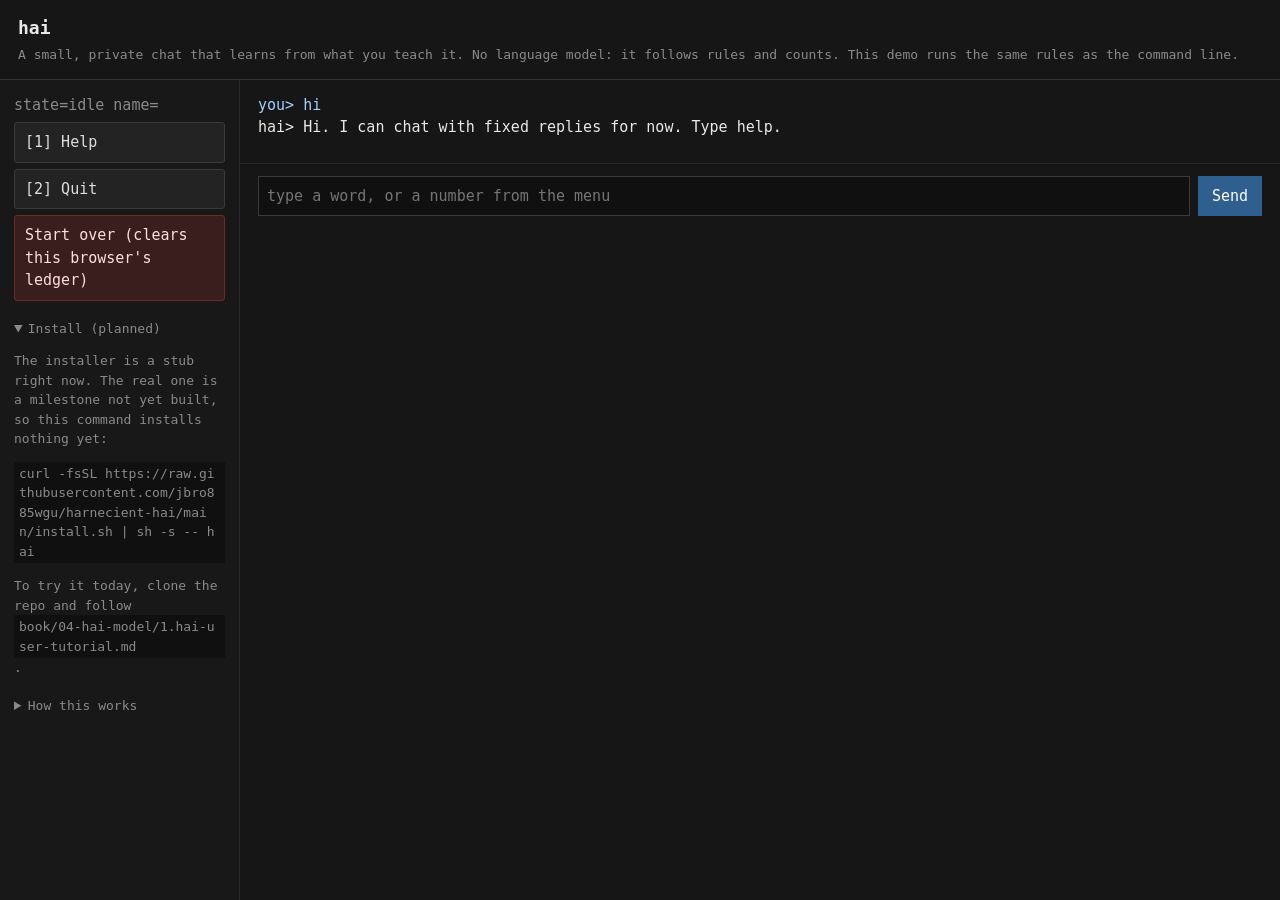
==== docs/index.html @ 664ceeaa "demo: GitHub Pages page (docs/) that runs the same chat rules as the CLI in the browser; engine port" ====
<!DOCTYPE html>
<html lang="en">
<head>
<meta charset="utf-8">
<meta name="viewport" content="width=device-width, initial-scale=1">
<title>hai: demo</title>
<style>
  body { margin: 0; background: #161616; color: #e8e8e8; font: 15px/1.5 ui-monospace, Menlo, Consolas, monospace; }
  header { padding: 14px 18px; border-bottom: 1px solid #333; }
  header h1 { font-size: 18px; margin: 0; }
  header p { margin: 4px 0 0; color: #8a8a8a; font-size: 13px; }
  main { display: grid; grid-template-columns: 240px 1fr; min-height: calc(100vh - 80px); }
  aside { background: #181818; border-right: 1px solid #2a2a2a; padding: 14px; }
  .quiet { color: #8a8a8a; }
  .menu button, .reset { display: block; width: 100%; text-align: left; margin: 6px 0; padding: 8px 10px;
    background: #232323; color: #ddd; border: 1px solid #3a3a3a; border-radius: 3px; font: inherit; cursor: pointer; }
  .menu button:hover, .reset:hover { background: #2f5f8f; color: #fff; }
  .reset { background: #3a1e1e; border-color: #6b2b2b; color: #ffdede; }
  #feed { padding: 14px 18px; overflow-y: auto; max-height: calc(100vh - 170px); }
  .you { color: #9fd0ff; } .hai { color: #e8e8e8; margin-bottom: 10px; }
  form { display: flex; gap: 8px; padding: 12px 18px; border-top: 1px solid #2a2a2a; }
  input { flex: 1; background: #101010; color: #eee; border: 1px solid #3a3a3a; padding: 8px; font: inherit; }
  .go { background: #2f5f8f; color: #fff; border: 0; padding: 8px 14px; font: inherit; cursor: pointer; }
  details { margin-top: 18px; color: #8a8a8a; font-size: 13px; }
  code { background: #101010; padding: 2px 5px; }
  aside code { word-break: break-all; white-space: normal; display: inline-block; max-width: 100%; }
  @media (max-width: 720px) { main { grid-template-columns: 1fr; } }
</style>
</head>
<body>
<header>
  <h1>hai</h1>
  <p>A small, private chat that learns from what you teach it. No language model: it follows rules and counts. This demo runs the same rules as the command line.</p>
</header>
<main>
  <aside>
    <div class="quiet" id="state">state=start name=</div>
    <div class="menu">
      <button data-say="help">[1] Help</button>
      <button data-say="bye">[2] Quit</button>
    </div>
    <button class="reset" id="reset">Start over (clears this browser's ledger)</button>
    <details open>
      <summary>Install (planned)</summary>
      <p>The installer is a stub right now. The real one is a milestone not yet built, so this command installs nothing yet:</p>
      <p><code>curl -fsSL https://raw.githubusercontent.com/jbro885wgu/harnecient-hai/main/install.sh | sh -s -- hai</code></p>
      <p>To try it today, clone the repo and follow <code>book/04-hai-model/1.hai-user-tutorial.md</code>.</p>
    </details>
    <details>
      <summary>How this works</summary>
      <p>Every message adds a row (a <code>TURN</code>) to a ledger kept in this browser. The state and your name are rebuilt from those rows each time, so a reload keeps the chat where it was.</p>
      <p>Learning from your grades (0 to 4) and from linked documents is not built yet, so this demo does not get better yet.</p>
    </details>
  </aside>
  <section>
    <div id="feed" aria-live="polite"></div>
    <form id="say">
      <input id="msg" autocomplete="off" placeholder="type a word, or a number from the menu" aria-label="message">
      <button class="go" type="submit">Send</button>
    </form>
  </section>
</main>
<script src="engine.js"></script>
<script>
(function () {
  var KEY = "hai.demo.ledger.v1";
  var feed = document.getElementById("feed");
  var stateEl = document.getElementById("state");
  var msg = document.getElementById("msg");
  var data = null;

  function load(name) { return fetch("data/" + name).then(function (r) { if (!r.ok) throw new Error(name + " " + r.status); return r.text(); }); }
  function ledger() { try { return JSON.parse(localStorage.getItem(KEY) || "[]"); } catch (e) { return []; } }
  function save(l) { localStorage.setItem(KEY, JSON.stringify(l)); }

  function paint() {
    var l = ledger(), st = HaiEngine.replay(l);
    stateEl.textContent = "state=" + st.state + " name=" + st.name;
    var texts = JSON.parse(localStorage.getItem(KEY + ".text") || "[]");
    feed.innerHTML = "";
    l.forEach(function (row, i) {
      var f = row.split("|");
      var you = document.createElement("div"); you.className = "you"; you.textContent = "you> " + f[2];
      var hai = document.createElement("div"); hai.className = "hai"; hai.textContent = "hai> " + (texts[i] || f[4]);
      feed.appendChild(you); feed.appendChild(hai);
    });
    feed.scrollTop = feed.scrollHeight;
  }

  function say(text) {
    if (!data) return;
    var l = ledger();
    var r = HaiEngine.turn(data, l, text, Math.floor(Date.now() / 1000));
    save(l);
    var stored = JSON.parse(localStorage.getItem(KEY + ".text") || "[]");
    stored.push(r.text); localStorage.setItem(KEY + ".text", JSON.stringify(stored));
    paint();
    if (r.code === 1) msg.disabled = true;
  }

  document.getElementById("say").addEventListener("submit", function (e) {
    e.preventDefault();
    var t = msg.value.trim();
    if (!t) return;
    msg.value = ""; say(t);
  });
  document.querySelectorAll("[data-say]").forEach(function (b) {
    b.addEventListener("click", function () { say(b.getAttribute("data-say")); });
  });
  document.getElementById("reset").addEventListener("click", function () {
    localStorage.removeItem(KEY); localStorage.removeItem(KEY + ".text"); msg.disabled = false; paint();
  });

  Promise.all([load("concepts.pdl"), load("replies.pdl"), load("states.pdl"), load("chat_rules.pdl")])
    .then(function (t) {
      data = HaiEngine.parseData({ concepts: t[0], replies: t[1], states: t[2], rules: t[3] });
      paint();
      if (!ledger().length) { say("hi"); }
    })
    .catch(function (err) { feed.textContent = "Could not load the rules: " + err.message; });
})();
</script>
</body>
</html>
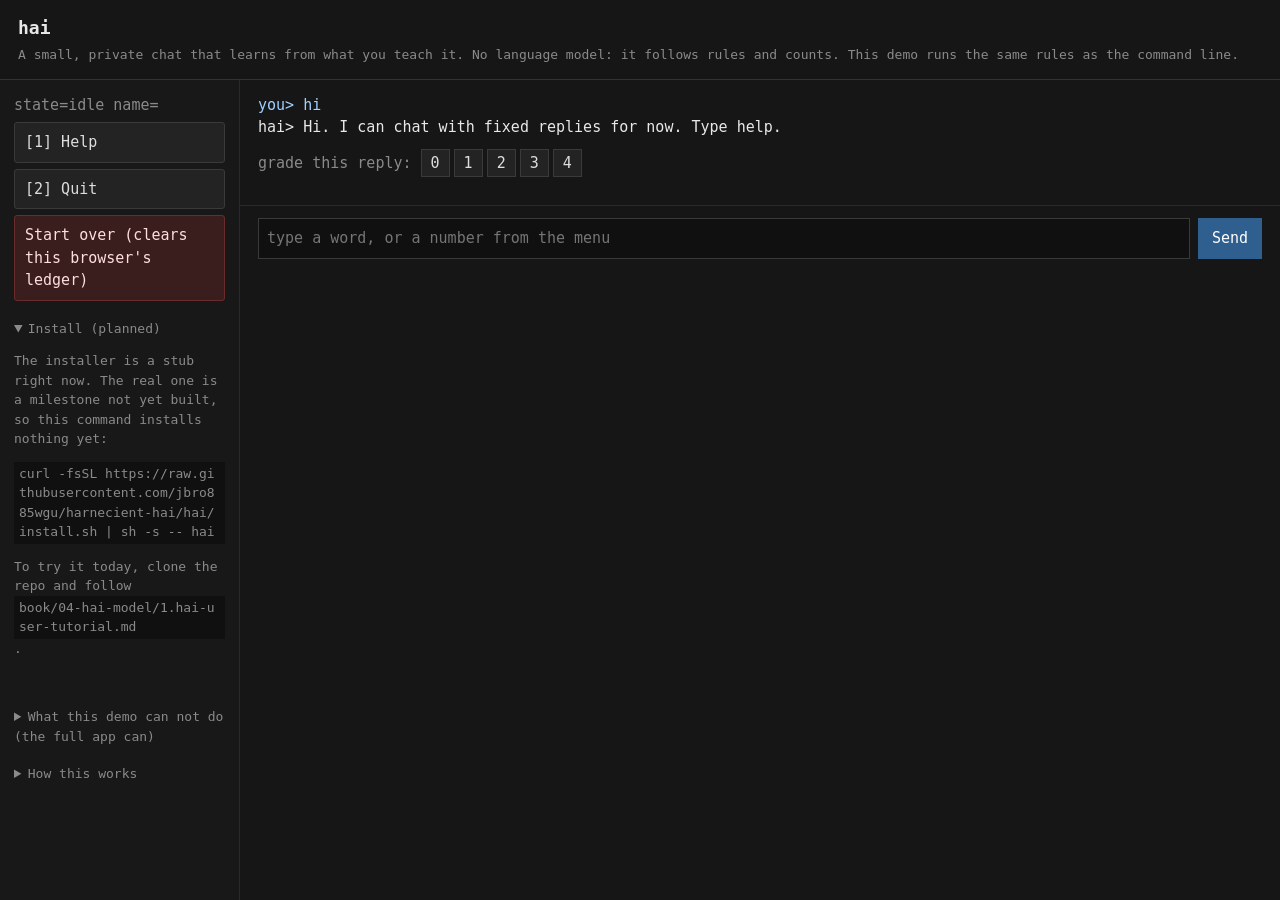
==== commit e0bbb6d9: "M5: grades 0 to 4 learn in the C engine (GRADE rows, Laplace weights, weights break ties and order o" ====
--- a/docs/index.html
+++ b/docs/index.html
@@ -21,6 +21,9 @@
   form { display: flex; gap: 8px; padding: 12px 18px; border-top: 1px solid #2a2a2a; }
   input { flex: 1; background: #101010; color: #eee; border: 1px solid #3a3a3a; padding: 8px; font: inherit; }
   .go { background: #2f5f8f; color: #fff; border: 0; padding: 8px 14px; font: inherit; cursor: pointer; }
+  .grade { margin: 4px 0 14px; } .grade button { margin-right: 4px; background: #232323; color: #ddd; border: 1px solid #3a3a3a; padding: 2px 9px; font: inherit; cursor: pointer; }
+  .grade button:hover { background: #2f5f8f; color: #fff; }
+  #note { color: #8a8a8a; font-size: 13px; min-height: 18px; margin-top: 6px; }
   details { margin-top: 18px; color: #8a8a8a; font-size: 13px; }
   code { background: #101010; padding: 2px 5px; }
   aside code { word-break: break-all; white-space: normal; display: inline-block; max-width: 100%; }
@@ -43,8 +46,21 @@
     <details open>
       <summary>Install (planned)</summary>
       <p>The installer is a stub right now. The real one is a milestone not yet built, so this command installs nothing yet:</p>
-      <p><code>curl -fsSL https://raw.githubusercontent.com/jbro885wgu/harnecient-hai/main/install.sh | sh -s -- hai</code></p>
+      <p><code>curl -fsSL https://raw.githubusercontent.com/jbro885wgu/harnecient-hai/hai/install.sh | sh -s -- hai</code></p>
       <p>To try it today, clone the repo and follow <code>book/04-hai-model/1.hai-user-tutorial.md</code>.</p>
+    </details>
+    <div id="note"></div>
+    <details>
+      <summary>What this demo can not do (the full app can)</summary>
+      <ul>
+        <li>Typing in a window, and a real desktop window: the full app.</li>
+        <li>Linking your own documents so it learns them at once: the full app (design stage).</li>
+        <li>Watching other models and learning from them: the full app (design stage).</li>
+        <li>Tool calls (open a page, list pages): the full app (milestone M4).</li>
+        <li>Learning here is only the grade counts. It never rewrites its replies.</li>
+        <li>Your account and ledger stay in this browser only. The full app keeps them on your machine.</li>
+      </ul>
+      <p>If one of these blocks you, say so: that limit is a desk to fix, not a reason to stop.</p>
     </details>
     <details>
       <summary>How this works</summary>
@@ -76,6 +92,7 @@
   function paint() {
     var l = ledger(), st = HaiEngine.replay(l);
     stateEl.textContent = "state=" + st.state + " name=" + st.name;
+    st.lastGraded = st.lastGradedTurn === st.turns;
     var texts = JSON.parse(localStorage.getItem(KEY + ".text") || "[]");
     feed.innerHTML = "";
     l.forEach(function (row, i) {
@@ -84,7 +101,30 @@
       var hai = document.createElement("div"); hai.className = "hai"; hai.textContent = "hai> " + (texts[i] || f[4]);
       feed.appendChild(you); feed.appendChild(hai);
     });
+    if (l.length && !st.lastGraded) {
+      var bar = document.createElement("div"); bar.className = "grade";
+      var lbl = document.createElement("span"); lbl.className = "quiet"; lbl.textContent = "grade this reply: ";
+      bar.appendChild(lbl);
+      for (var g = 0; g <= 4; g++) {
+        (function (val) {
+          var b = document.createElement("button"); b.type = "button"; b.textContent = String(val);
+          b.title = ["0 bad", "1 good", "2 better", "3 better", "4 best"][val];
+          b.addEventListener("click", function () { grade(val); });
+          bar.appendChild(b);
+        })(g);
+      }
+      feed.appendChild(bar);
+    }
     feed.scrollTop = feed.scrollHeight;
+  }
+
+  function grade(val) {
+    if (!data) return;
+    var l = ledger();
+    var r = HaiEngine.grade(data, l, val, Math.floor(Date.now() / 1000));
+    save(l);
+    var note = document.getElementById("note"); if (note) note.textContent = r.text;
+    paint();
   }
 
   function say(text) {
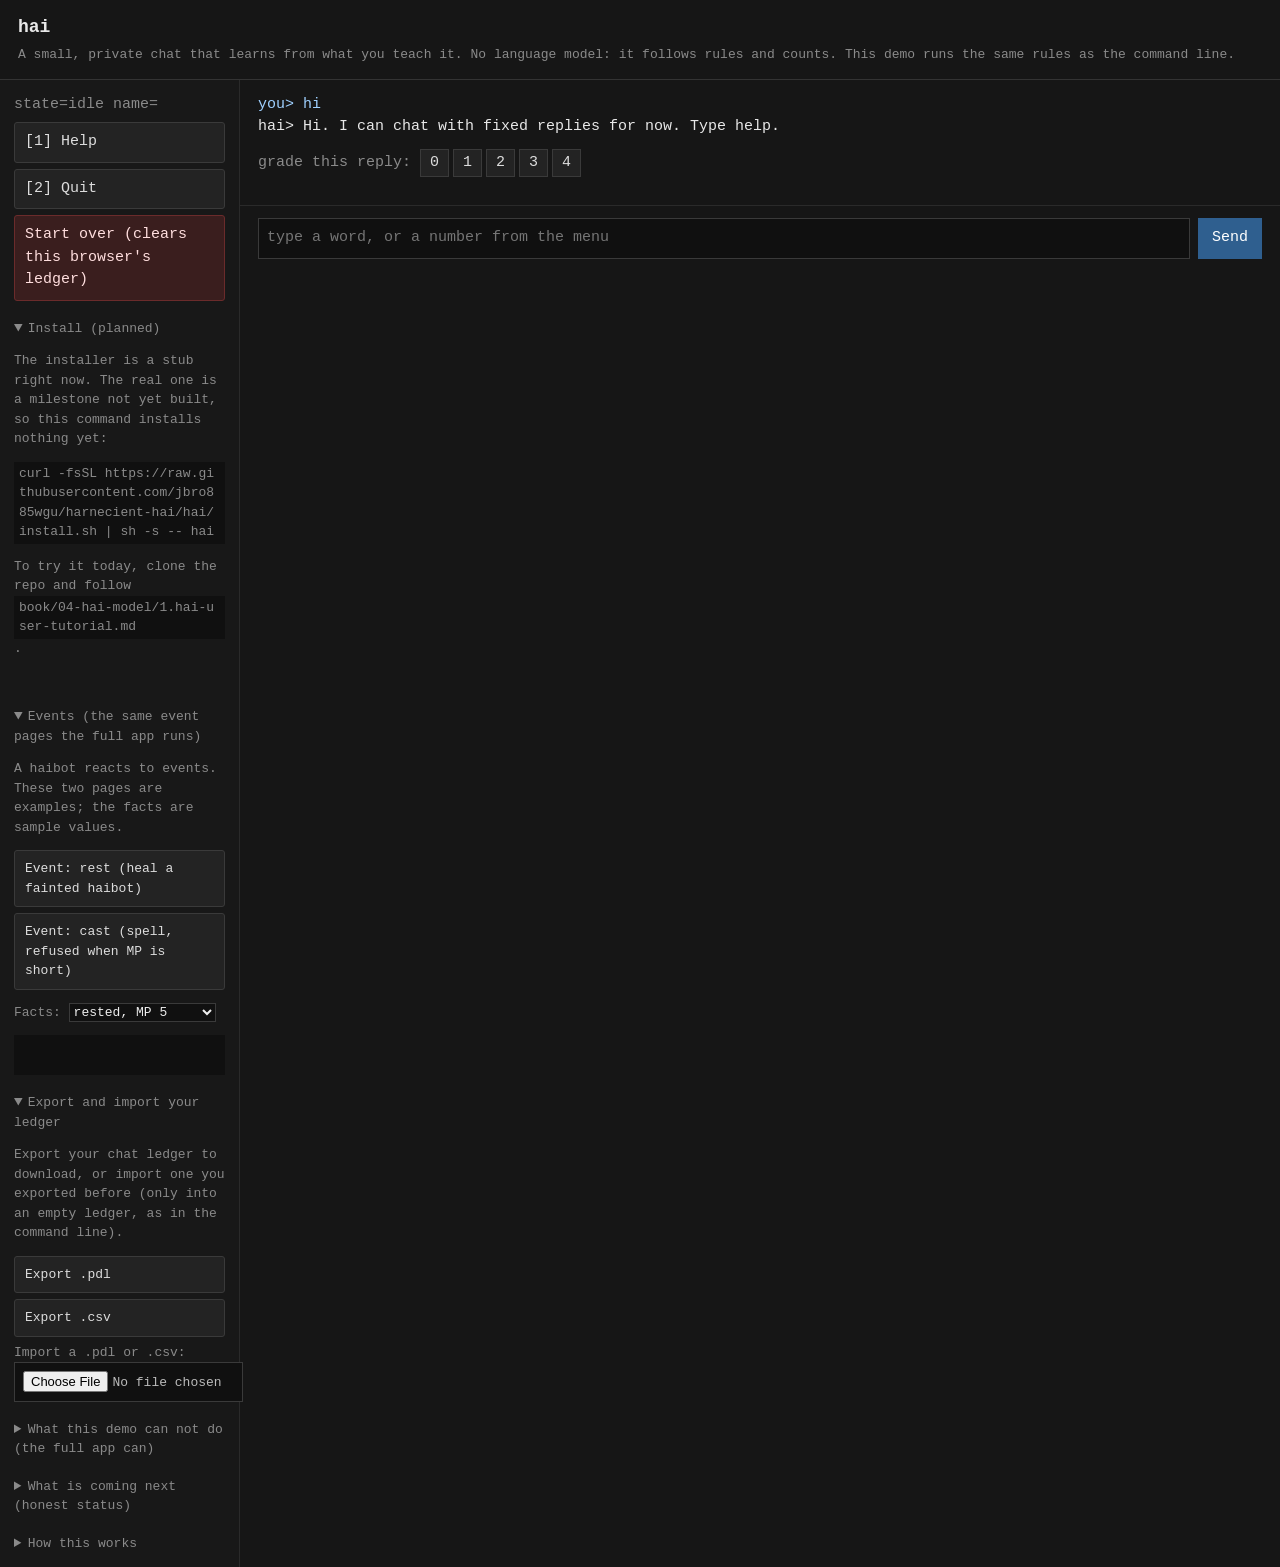
==== commit fc125c27: "demo: events panel (rest, cast) and export or import of the ledger, with the same engines as the C o" ====
--- a/docs/index.html
+++ b/docs/index.html
@@ -21,6 +21,9 @@
   form { display: flex; gap: 8px; padding: 12px 18px; border-top: 1px solid #2a2a2a; }
   input { flex: 1; background: #101010; color: #eee; border: 1px solid #3a3a3a; padding: 8px; font: inherit; }
   .go { background: #2f5f8f; color: #fff; border: 0; padding: 8px 14px; font: inherit; cursor: pointer; }
+  .out { background: #101010; color: #cfcfcf; padding: 8px; white-space: pre-wrap; word-break: break-all; font-size: 12px; min-height: 2em; }
+  input[type=file] { color: #bbb; max-width: 100%; }
+  select { background: #101010; color: #eee; border: 1px solid #3a3a3a; font: inherit; }
   .grade { margin: 4px 0 14px; } .grade button { margin-right: 4px; background: #232323; color: #ddd; border: 1px solid #3a3a3a; padding: 2px 9px; font: inherit; cursor: pointer; }
   .grade button:hover { background: #2f5f8f; color: #fff; }
   #note { color: #8a8a8a; font-size: 13px; min-height: 18px; margin-top: 6px; }
@@ -50,6 +53,26 @@
       <p>To try it today, clone the repo and follow <code>book/04-hai-model/1.hai-user-tutorial.md</code>.</p>
     </details>
     <div id="note"></div>
+    <details id="events-box" open>
+      <summary>Events (the same event pages the full app runs)</summary>
+      <p class="quiet">A haibot reacts to events. These two pages are examples; the facts are sample values.</p>
+      <div class="menu">
+        <button data-event="rest">Event: rest (heal a fainted haibot)</button>
+        <button data-event="cast">Event: cast (spell, refused when MP is short)</button>
+      </div>
+      <p class="quiet">Facts: <select id="facts-pick"><option value="facts_rested.pdl">rested, MP 5</option><option value="facts_short.pdl">short rest, MP 2</option></select></p>
+      <pre id="event-out" class="out"></pre>
+    </details>
+    <details id="export-box" open>
+      <summary>Export and import your ledger</summary>
+      <p class="quiet">Export your chat ledger to download, or import one you exported before (only into an empty ledger, as in the command line).</p>
+      <div class="menu">
+        <button id="exp-pdl">Export .pdl</button>
+        <button id="exp-csv">Export .csv</button>
+      </div>
+      <label class="quiet">Import a .pdl or .csv: <input type="file" id="imp-file" accept=".pdl,.csv,text/plain,text/csv"></label>
+      <p id="bundle-note" class="quiet"></p>
+    </details>
     <details>
       <summary>What this demo can not do (the full app can)</summary>
       <ul>
@@ -62,6 +85,14 @@
       </ul>
       <p>If one of these blocks you, say so: that limit is a desk to fix, not a reason to stop.</p>
     </details>
+    <details id="next-box">
+      <summary>What is coming next (honest status)</summary>
+      <p class="quiet"><b>Built and running here:</b> chat, grades 0 to 4 with learning, events (rest, cast), export and import.</p>
+      <p class="quiet"><b>Next:</b> the haibot party of 6 and PC box; faint and healing as rows; elements picked at start (the ten Terumon elements); hangman battles with ELO per haibot.</p>
+      <p class="quiet"><b>Later:</b> tool calls, linked documents, watching other models, the X11 window with typed input, pairing and two agents over the network, the installer.</p>
+      <p class="quiet"><b>Not decided:</b> credits price list, armour crafted with a model (reviewed by a person before it counts), whether shared files are copied or transferred.</p>
+      <p class="quiet">Full report and roadmap: the repo book, <code>book/11-progress-and-roadmap.md</code>.</p>
+    </details>
     <details>
       <summary>How this works</summary>
       <p>Every message adds a row (a <code>TURN</code>) to a ledger kept in this browser. The state and your name are rebuilt from those rows each time, so a reload keeps the chat where it was.</p>
@@ -77,6 +108,8 @@
   </section>
 </main>
 <script src="engine.js"></script>
+<script src="event.js"></script>
+<script src="bundle.js"></script>
 <script>
 (function () {
   var KEY = "hai.demo.ledger.v1";
@@ -151,6 +184,47 @@
     localStorage.removeItem(KEY); localStorage.removeItem(KEY + ".text"); msg.disabled = false; paint();
   });
 
+  // ---- events: the same pages as haibot/events, run by docs/event.js ----
+  function loadPlain(path) { return fetch(path).then(function (r) { if (!r.ok) throw new Error(path + " " + r.status); return r.text(); }); }
+  document.querySelectorAll("[data-event]").forEach(function (b) {
+    b.addEventListener("click", function () {
+      var pick = document.getElementById("facts-pick").value;
+      Promise.all([loadPlain("data/haibot/heal_by_rest.pdl"), loadPlain("data/haibot/rules.pdl"), loadPlain("data/haibot/" + pick)])
+        .then(function (t) {
+          var r = HaiEvent.runEvent(t[0], t[1], t[2], b.getAttribute("data-event"));
+          var out = r.code === 0 ? r.lines.join("\n") : ("refused (exit " + r.code + "): " + r.error);
+          document.getElementById("event-out").textContent = "event: " + b.getAttribute("data-event") + " with " + pick + "\n" + out;
+        })
+        .catch(function (err) { document.getElementById("event-out").textContent = "could not run: " + err.message; });
+    });
+  });
+
+  // ---- export and import: the same bundle rules as haibot/hai_bundle.c ----
+  function download(name, text) {
+    var a = document.createElement("a");
+    a.href = URL.createObjectURL(new Blob([text], { type: "text/plain" }));
+    a.download = name; document.body.appendChild(a); a.click(); a.remove();
+  }
+  function note(t) { document.getElementById("bundle-note").textContent = t; }
+  document.getElementById("exp-pdl").addEventListener("click", function () {
+    var r = HaiBundle.exportPdl(ledger().join("\n") + "\n"); download("hai-ledger.pdl", r.text); note("exported " + r.rows + " rows (.pdl)");
+  });
+  document.getElementById("exp-csv").addEventListener("click", function () {
+    var r = HaiBundle.exportCsv(ledger().join("\n") + "\n"); download("hai-ledger.csv", r.text); note("exported " + r.rows + " rows (.csv)");
+  });
+  document.getElementById("imp-file").addEventListener("change", function (e) {
+    var f = e.target.files[0]; if (!f) return;
+    if (ledger().length) { note("refused: your ledger is not empty. Start over first, then import."); return; }
+    f.text().then(function (t) {
+      var r = HaiBundle.importText(t);
+      if (r.code) { note("refused: " + r.msg); return; }
+      save(r.ledger.split("\n").filter(function (x) { return x.length; }));
+      localStorage.removeItem(KEY + ".text");
+      note(r.msg + " (replies show their reply ids after an import)");
+      paint();
+    });
+  });
+
   Promise.all([load("concepts.pdl"), load("replies.pdl"), load("states.pdl"), load("chat_rules.pdl")])
     .then(function (t) {
       data = HaiEngine.parseData({ concepts: t[0], replies: t[1], states: t[2], rules: t[3] });
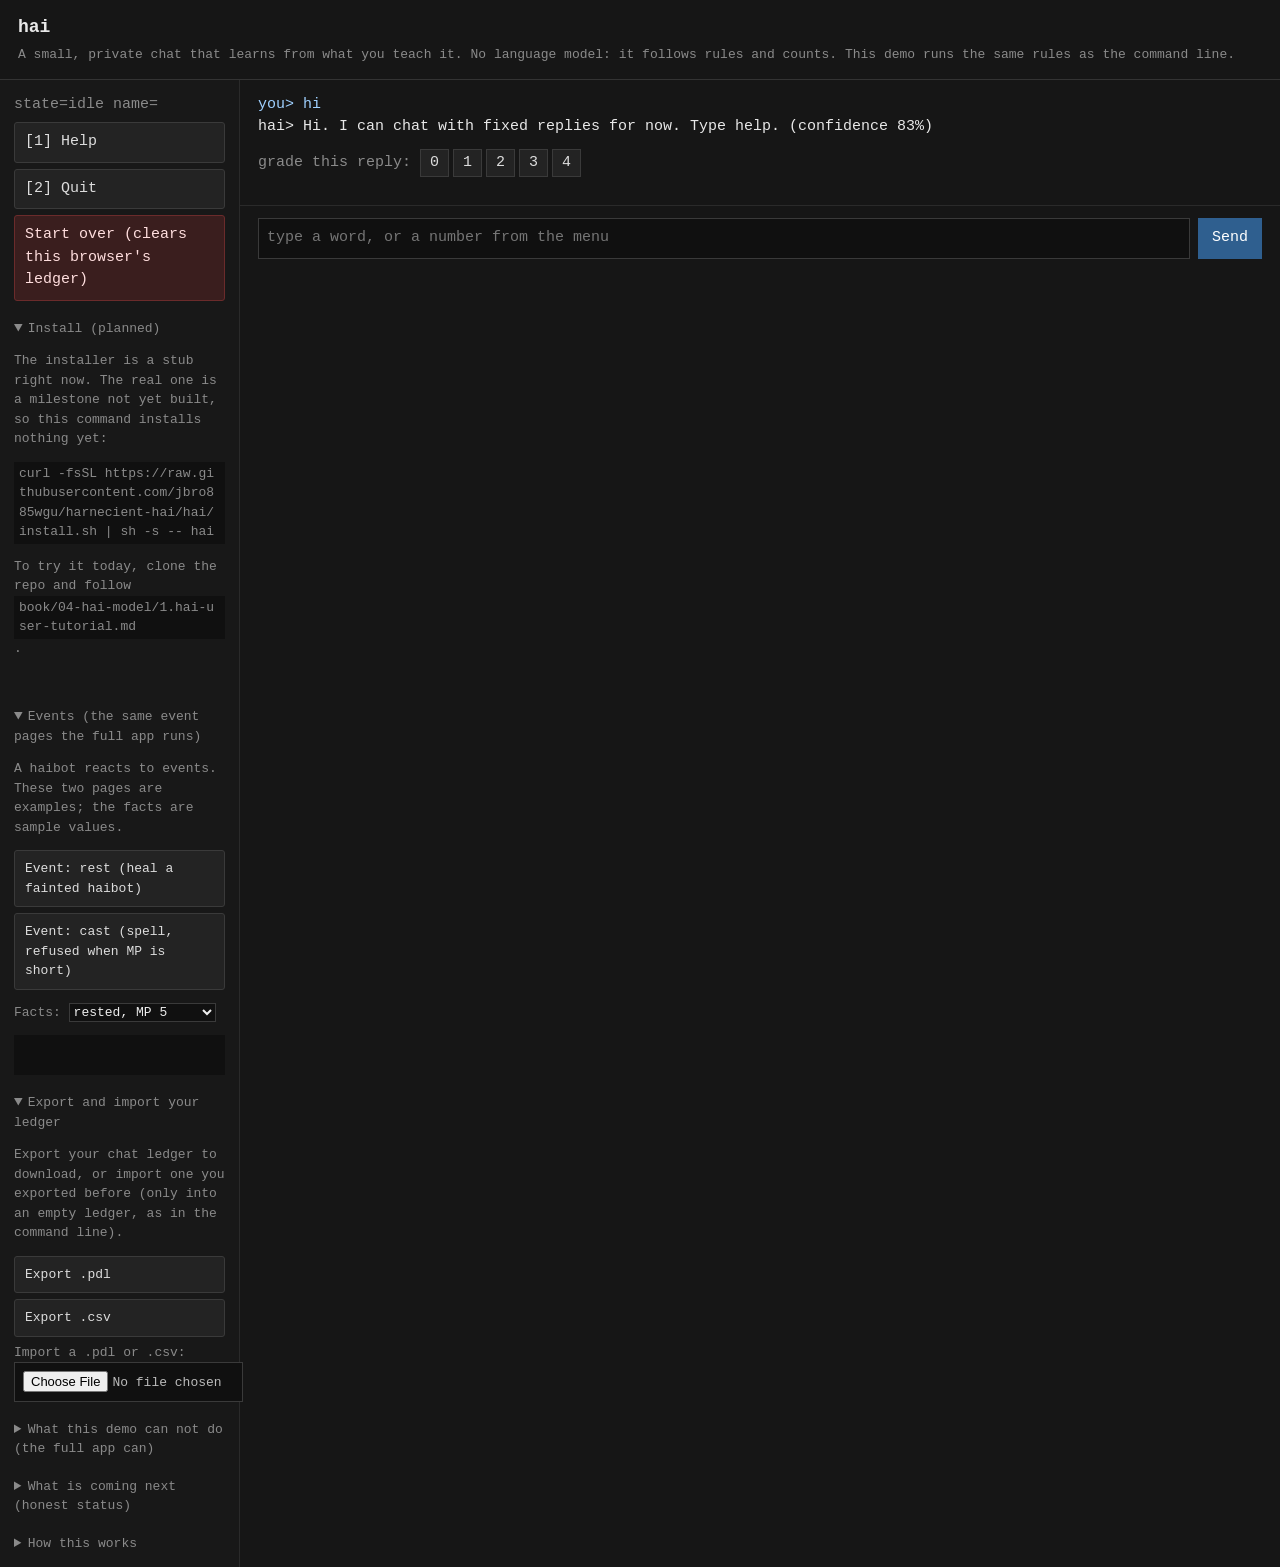
==== commit 037ad59d: "seeds (hand-set starting counts, refused if unknown), confidence per reply (in the reply and the 9th" ====
--- a/docs/index.html
+++ b/docs/index.html
@@ -91,7 +91,7 @@
       <p class="quiet"><b>Next:</b> the haibot party of 6 and PC box; faint and healing as rows; elements picked at start (the ten Terumon elements); hangman battles with ELO per haibot.</p>
       <p class="quiet"><b>Later:</b> tool calls, linked documents, watching other models, the X11 window with typed input, pairing and two agents over the network, the installer.</p>
       <p class="quiet"><b>Not decided:</b> credits price list, armour crafted with a model (reviewed by a person before it counts), whether shared files are copied or transferred.</p>
-      <p class="quiet">Full report and roadmap: the repo book, <code>book/11-progress-and-roadmap.md</code>.</p>
+      <p class="quiet">Full report and roadmap: the repo book, <code>book/11-progress-and-roadmap.md</code>. A toy that runs a simulated month of the real engine: <a href="vision.html" style="color:#9fd0ff">vision.html</a>.</p>
     </details>
     <details>
       <summary>How this works</summary>
@@ -128,10 +128,19 @@
     st.lastGraded = st.lastGradedTurn === st.turns;
     var texts = JSON.parse(localStorage.getItem(KEY + ".text") || "[]");
     feed.innerHTML = "";
-    l.forEach(function (row, i) {
+    // Texts are stored per TURN only. Grade rows are not turns: they show as their own line, and they never shift the texts.
+    var ti = 0;
+    l.forEach(function (row) {
       var f = row.split("|");
+      if (f[0] === "GRADE") {
+        var gl = document.createElement("div"); gl.className = "quiet"; gl.textContent = "   graded " + f[5] + " (reply " + f[4] + ")";
+        feed.appendChild(gl); return;
+      }
+      if (f[0] !== "TURN") return;
       var you = document.createElement("div"); you.className = "you"; you.textContent = "you> " + f[2];
-      var hai = document.createElement("div"); hai.className = "hai"; hai.textContent = "hai> " + (texts[i] || f[4]);
+      var hai = document.createElement("div"); hai.className = "hai";
+      hai.textContent = "hai> " + (texts[ti] !== undefined ? texts[ti] : "(reply " + f[4] + ", text not stored)");
+      ti++;
       feed.appendChild(you); feed.appendChild(hai);
     });
     if (l.length && !st.lastGraded) {
@@ -225,9 +234,9 @@
     });
   });
 
-  Promise.all([load("concepts.pdl"), load("replies.pdl"), load("states.pdl"), load("chat_rules.pdl")])
+  Promise.all([load("concepts.pdl"), load("replies.pdl"), load("states.pdl"), load("chat_rules.pdl"), load("seeds.pdl")])
     .then(function (t) {
-      data = HaiEngine.parseData({ concepts: t[0], replies: t[1], states: t[2], rules: t[3] });
+      data = HaiEngine.parseData({ concepts: t[0], replies: t[1], states: t[2], rules: t[3], seeds: t[4] });
       paint();
       if (!ledger().length) { say("hi"); }
     })
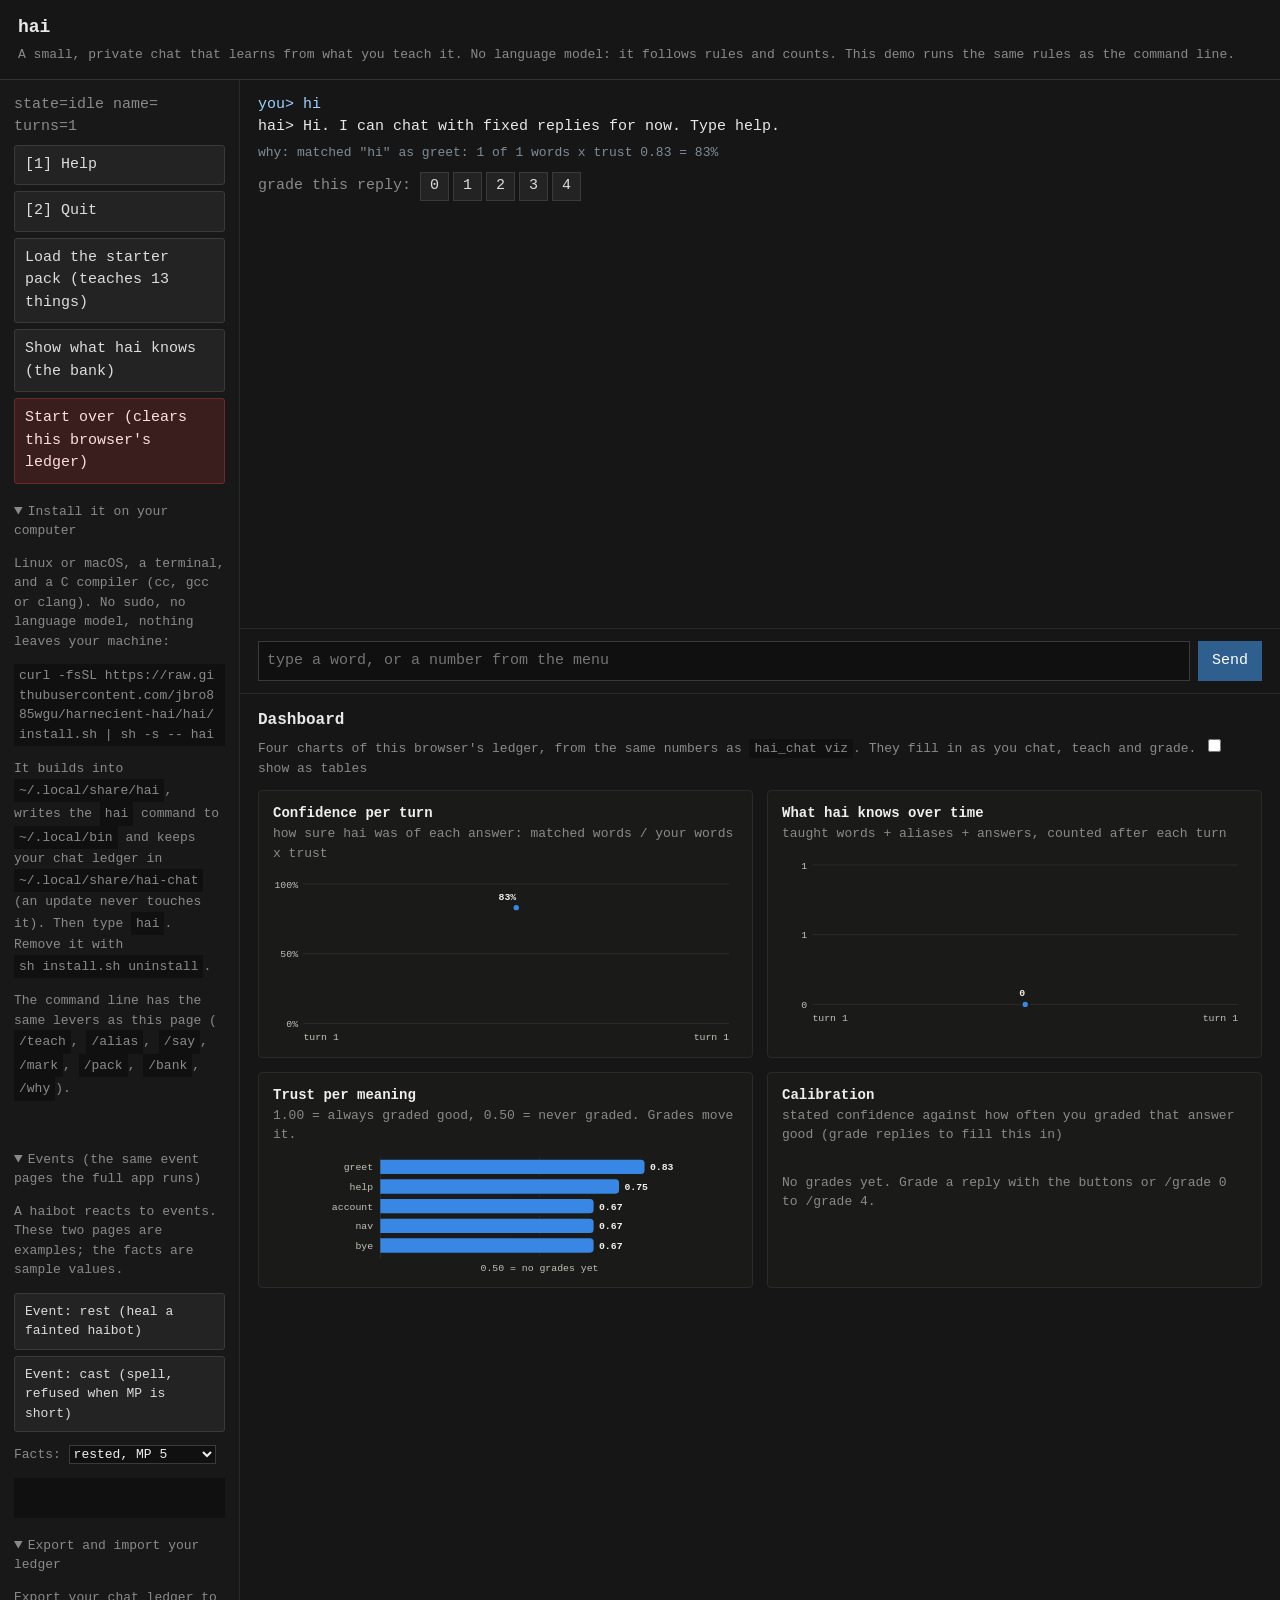
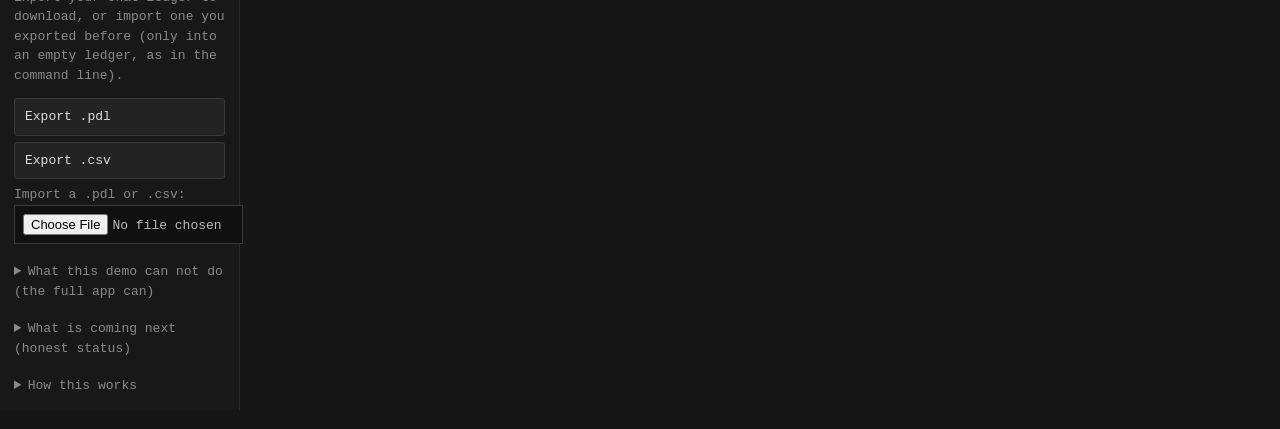
==== commit 2ec93343: "web demo: feed drawn from the ledger (SAID, WHY), levers and starter pack, real install section, SVG" ====
--- a/docs/index.html
+++ b/docs/index.html
@@ -9,14 +9,14 @@
   header { padding: 14px 18px; border-bottom: 1px solid #333; }
   header h1 { font-size: 18px; margin: 0; }
   header p { margin: 4px 0 0; color: #8a8a8a; font-size: 13px; }
-  main { display: grid; grid-template-columns: 240px 1fr; min-height: calc(100vh - 80px); }
+  main { display: grid; grid-template-columns: 240px 1fr; min-height: 560px; }
   aside { background: #181818; border-right: 1px solid #2a2a2a; padding: 14px; }
   .quiet { color: #8a8a8a; }
   .menu button, .reset { display: block; width: 100%; text-align: left; margin: 6px 0; padding: 8px 10px;
     background: #232323; color: #ddd; border: 1px solid #3a3a3a; border-radius: 3px; font: inherit; cursor: pointer; }
   .menu button:hover, .reset:hover { background: #2f5f8f; color: #fff; }
   .reset { background: #3a1e1e; border-color: #6b2b2b; color: #ffdede; }
-  #feed { padding: 14px 18px; overflow-y: auto; max-height: calc(100vh - 170px); }
+  #feed { padding: 14px 18px; overflow-y: auto; height: 520px; }
   .you { color: #9fd0ff; } .hai { color: #e8e8e8; margin-bottom: 10px; }
   form { display: flex; gap: 8px; padding: 12px 18px; border-top: 1px solid #2a2a2a; }
   input { flex: 1; background: #101010; color: #eee; border: 1px solid #3a3a3a; padding: 8px; font: inherit; }
@@ -30,6 +30,23 @@
   details { margin-top: 18px; color: #8a8a8a; font-size: 13px; }
   code { background: #101010; padding: 2px 5px; }
   aside code { word-break: break-all; white-space: normal; display: inline-block; max-width: 100%; }
+  .why { color: #7f8c99; font-size: 13px; margin: -6px 0 10px; }
+  .note { color: #b8a95a; font-size: 13px; margin-bottom: 6px; }
+  /* dashboard: colors are roles, dark-surface values validated with the dataviz palette script (blue #3987e5 + orange #d95926: CVD dE 26.8, contrast >= 3:1) */
+  #dash { padding: 14px 18px 30px; border-top: 1px solid #2a2a2a; }
+  #dash h2 { font-size: 16px; margin: 0 0 4px; } #dash .sub { color: #8a8a8a; font-size: 13px; margin: 0 0 12px; }
+  .viz-root { --surface-1: #1a1a19; --text-primary: #f0efec; --text-secondary: #c3c2b7; --text-muted: #8a8a8a; --grid: #2e2e2c; --series-1: #3987e5; --series-2: #d95926; }
+  .cards { display: grid; grid-template-columns: repeat(auto-fit, minmax(360px, 1fr)); gap: 14px; }
+  .card { background: var(--surface-1); border: 1px solid #2a2a2a; border-radius: 4px; padding: 12px 14px; position: relative; }
+  .card h3 { font-size: 14px; margin: 0; color: var(--text-primary); } .card .sub { margin: 2px 0 8px; font-size: 12px; }
+  .card svg { width: 100%; height: auto; display: block; } .card svg text { fill: var(--text-secondary); font: 11px ui-monospace, Menlo, Consolas, monospace; }
+  .card svg .axis { stroke: var(--grid); stroke-width: 1; } .card svg .val { fill: var(--text-primary); font-weight: bold; }
+  .hit { fill: transparent; cursor: default; } .hit:hover, .hit:focus { fill: rgba(255,255,255,0.08); outline: none; }
+  .legend { display: flex; gap: 14px; font-size: 12px; color: var(--text-secondary); margin: 4px 0; } .legend i { display: inline-block; width: 14px; height: 3px; margin-right: 5px; vertical-align: middle; }
+  #tip { position: fixed; pointer-events: none; background: #101010; border: 1px solid #3a3a3a; border-radius: 3px; padding: 6px 9px; font-size: 12px; display: none; z-index: 9; max-width: 280px; }
+  #tip b { color: var(--text-primary, #f0efec); font-size: 14px; } #tip span { color: #c3c2b7; }
+  .tbl { display: none; margin-top: 8px; font-size: 12px; overflow-x: auto; } .tbl table { border-collapse: collapse; } .tbl td, .tbl th { border: 1px solid #2e2e2c; padding: 2px 8px; text-align: left; }
+  .empty { color: #8a8a8a; font-size: 13px; padding: 16px 0; }
   @media (max-width: 720px) { main { grid-template-columns: 1fr; } }
 </style>
 </head>
@@ -44,13 +61,16 @@
     <div class="menu">
       <button data-say="help">[1] Help</button>
       <button data-say="bye">[2] Quit</button>
+      <button data-say="/pack lyfedesk">Load the starter pack (teaches 13 things)</button>
+      <button data-say="/bank" id="bank-btn">Show what hai knows (the bank)</button>
     </div>
     <button class="reset" id="reset">Start over (clears this browser's ledger)</button>
     <details open>
-      <summary>Install (planned)</summary>
-      <p>The installer is a stub right now. The real one is a milestone not yet built, so this command installs nothing yet:</p>
+      <summary>Install it on your computer</summary>
+      <p>Linux or macOS, a terminal, and a C compiler (cc, gcc or clang). No sudo, no language model, nothing leaves your machine:</p>
       <p><code>curl -fsSL https://raw.githubusercontent.com/jbro885wgu/harnecient-hai/hai/install.sh | sh -s -- hai</code></p>
-      <p>To try it today, clone the repo and follow <code>book/04-hai-model/1.hai-user-tutorial.md</code>.</p>
+      <p class="quiet">It builds into <code>~/.local/share/hai</code>, writes the <code>hai</code> command to <code>~/.local/bin</code> and keeps your chat ledger in <code>~/.local/share/hai-chat</code> (an update never touches it). Then type <code>hai</code>. Remove it with <code>sh install.sh uninstall</code>.</p>
+      <p class="quiet">The command line has the same levers as this page (<code>/teach</code>, <code>/alias</code>, <code>/say</code>, <code>/mark</code>, <code>/pack</code>, <code>/bank</code>, <code>/why</code>).</p>
     </details>
     <div id="note"></div>
     <details id="events-box" open>
@@ -80,23 +100,24 @@
         <li>Linking your own documents so it learns them at once: the full app (design stage).</li>
         <li>Watching other models and learning from them: the full app (design stage).</li>
         <li>Tool calls (open a page, list pages): the full app (milestone M4).</li>
-        <li>Learning here is only the grade counts. It never rewrites its replies.</li>
+        <li>It learns words you teach it and trust from your grades. It never writes a new sentence: every reply is fixed text you can read.</li>
         <li>Your account and ledger stay in this browser only. The full app keeps them on your machine.</li>
       </ul>
       <p>If one of these blocks you, say so: that limit is a desk to fix, not a reason to stop.</p>
     </details>
     <details id="next-box">
       <summary>What is coming next (honest status)</summary>
-      <p class="quiet"><b>Built and running here:</b> chat, grades 0 to 4 with learning, events (rest, cast), export and import.</p>
+      <p class="quiet"><b>Built and running here:</b> chat that asks about words it does not know and learns what you teach, levers (teach, alias, say, mark, forget, starter pack), the reason under every answer, the bank, grades 0 to 4 with learning, a dashboard of charts, events (rest, cast), export and import.</p>
       <p class="quiet"><b>Next:</b> the haibot party of 6 and PC box; faint and healing as rows; elements picked at start (the ten Terumon elements); hangman battles with ELO per haibot.</p>
-      <p class="quiet"><b>Later:</b> tool calls, linked documents, watching other models, the X11 window with typed input, pairing and two agents over the network, the installer.</p>
+      <p class="quiet"><b>Later:</b> tool calls, linked documents, watching other models, pairing and two agents over the network. (The installer and the desktop window with agents and sessions exist now: see the install box.)</p>
       <p class="quiet"><b>Not decided:</b> credits price list, armour crafted with a model (reviewed by a person before it counts), whether shared files are copied or transferred.</p>
       <p class="quiet">Full report and roadmap: the repo book, <code>book/11-progress-and-roadmap.md</code>. A toy that runs a simulated month of the real engine: <a href="vision.html" style="color:#9fd0ff">vision.html</a>.</p>
     </details>
     <details>
       <summary>How this works</summary>
       <p>Every message adds a row (a <code>TURN</code>) to a ledger kept in this browser. The state and your name are rebuilt from those rows each time, so a reload keeps the chat where it was.</p>
-      <p>Learning from your grades (0 to 4) and from linked documents is not built yet, so this demo does not get better yet.</p>
+      <p>Type a word hai does not know and it <b>asks</b> what it means, then remembers your answer. Teach more with <code>/teach word = meaning</code>, <code>/alias word = concept</code>, <code>/say word = text</code>; mark a word that matters with <code>/mark word</code>; grade the last reply with <code>/grade 0</code> to <code>/grade 4</code> (or the buttons). The gray line under each answer says why it answered that way.</p>
+      <p>Same rules as the command line: the case <code>hai_web_parity</code> runs the C engine and this one on the same conversation and requires identical output.</p>
     </details>
   </aside>
   <section>
@@ -105,8 +126,16 @@
       <input id="msg" autocomplete="off" placeholder="type a word, or a number from the menu" aria-label="message">
       <button class="go" type="submit">Send</button>
     </form>
+<div id="dash" class="viz-root" aria-label="dashboard">
+  <h2>Dashboard</h2>
+  <p class="sub">Four charts of this browser's ledger, from the same numbers as <code>hai_chat viz</code>. They fill in as you chat, teach and grade.
+    <label><input type="checkbox" id="tbl-toggle"> show as tables</label></p>
+  <div class="cards" id="cards"></div>
+</div>
   </section>
 </main>
+
+<div id="tip" role="status"></div>
 <script src="engine.js"></script>
 <script src="event.js"></script>
 <script src="bundle.js"></script>
@@ -122,28 +151,21 @@
   function ledger() { try { return JSON.parse(localStorage.getItem(KEY) || "[]"); } catch (e) { return []; } }
   function save(l) { localStorage.setItem(KEY, JSON.stringify(l)); }
 
+  var showWhy = true;
   function paint() {
-    var l = ledger(), st = HaiEngine.replay(l);
-    stateEl.textContent = "state=" + st.state + " name=" + st.name;
+    var l = ledger(), st = HaiEngine.replay(l, 0, data ? data.seeds : []);
+    stateEl.textContent = "state=" + st.state + " name=" + st.name + "  turns=" + st.turns;
     st.lastGraded = st.lastGradedTurn === st.turns;
-    var texts = JSON.parse(localStorage.getItem(KEY + ".text") || "[]");
     feed.innerHTML = "";
-    // Texts are stored per TURN only. Grade rows are not turns: they show as their own line, and they never shift the texts.
-    var ti = 0;
+    // The feed is drawn from the ledger alone: TURN = what you said, SAID = what hai said, WHY = the reason, GRADE = your grade.
     l.forEach(function (row) {
-      var f = row.split("|");
-      if (f[0] === "GRADE") {
-        var gl = document.createElement("div"); gl.className = "quiet"; gl.textContent = "   graded " + f[5] + " (reply " + f[4] + ")";
-        feed.appendChild(gl); return;
-      }
-      if (f[0] !== "TURN") return;
-      var you = document.createElement("div"); you.className = "you"; you.textContent = "you> " + f[2];
-      var hai = document.createElement("div"); hai.className = "hai";
-      hai.textContent = "hai> " + (texts[ti] !== undefined ? texts[ti] : "(reply " + f[4] + ", text not stored)");
-      ti++;
-      feed.appendChild(you); feed.appendChild(hai);
-    });
-    if (l.length && !st.lastGraded) {
+      var f = row.split("|"), d;
+      if (f[0] === "TURN") { d = document.createElement("div"); d.className = "you"; d.textContent = "you> " + f[2]; feed.appendChild(d); }
+      else if (f[0] === "SAID") { d = document.createElement("div"); d.className = "hai"; d.textContent = "hai> " + f.slice(3).join("|"); feed.appendChild(d); }
+      else if (f[0] === "WHY" && showWhy) { d = document.createElement("div"); d.className = "why"; d.textContent = "   why: " + f.slice(3).join("|"); feed.appendChild(d); }
+      else if (f[0] === "GRADE") { d = document.createElement("div"); d.className = "quiet"; d.textContent = "   graded " + f[5] + " (reply " + f[4] + ")"; feed.appendChild(d); }
+    });
+    if (st.turns && !st.lastGraded) {
       var bar = document.createElement("div"); bar.className = "grade";
       var lbl = document.createElement("span"); lbl.className = "quiet"; lbl.textContent = "grade this reply: ";
       bar.appendChild(lbl);
@@ -158,6 +180,7 @@
       feed.appendChild(bar);
     }
     feed.scrollTop = feed.scrollHeight;
+    drawDash();
   }
 
   function grade(val) {
@@ -171,14 +194,110 @@
 
   function say(text) {
     if (!data) return;
-    var l = ledger();
-    var r = HaiEngine.turn(data, l, text, Math.floor(Date.now() / 1000));
+    var l = ledger(), t = String(text).trim();
+    if (t === "/bank") { var nb = document.getElementById("note"); nb.textContent = ""; HaiEngine.bank(data, l).trim().split("\n").forEach(function (ln) { var p = document.createElement("div"); p.textContent = ln.replace(/\|/g, "  "); nb.appendChild(p); }); return; }
+    var r = HaiEngine.send(data, l, t, Math.floor(Date.now() / 1000));
     save(l);
-    var stored = JSON.parse(localStorage.getItem(KEY + ".text") || "[]");
-    stored.push(r.text); localStorage.setItem(KEY + ".text", JSON.stringify(stored));
+    if (!/^[^\/]/.test(t) || /^\/(grade|mark)/.test(t)) { var no = document.getElementById("note"); if (no) no.textContent = /^\/(grade|mark)/.test(t) ? r.text : ""; }
     paint();
-    if (r.code === 1) msg.disabled = true;
-  }
+    if (/^\/(grade)/.test(t) === false && r.code === 0 && HaiEngine.replay(l, 0, data.seeds).state === "done") msg.disabled = true;
+  }
+
+  // ---- dashboard: four SVG charts from the engine's viz lines (one line per data point)
+  var NS = "http://www.w3.org/2000/svg", tip = document.getElementById("tip");
+  function el(name, attrs, parent, text) { var e = document.createElementNS(NS, name); for (var k in attrs) e.setAttribute(k, attrs[k]); if (text !== undefined) e.textContent = text; if (parent) parent.appendChild(e); return e; }
+  function showTip(ev, value, label) {
+    tip.textContent = ""; var b = document.createElement("b"); b.textContent = value; var br = document.createElement("br"); var sp = document.createElement("span"); sp.textContent = label;
+    tip.appendChild(b); tip.appendChild(br); tip.appendChild(sp); tip.style.display = "block";
+    var x = (ev.clientX || 0) + 14, y = (ev.clientY || 0) + 14; if (x > window.innerWidth - 300) x = window.innerWidth - 300; tip.style.left = x + "px"; tip.style.top = y + "px";
+  }
+  function hideTip() { tip.style.display = "none"; }
+  function hit(parent, x, y, w, hgt, value, label) {
+    var r = el("rect", { x: x, y: y, width: w, height: hgt, class: "hit", tabindex: 0, "aria-label": value + ", " + label }, parent);
+    r.addEventListener("pointermove", function (ev) { showTip(ev, value, label); }); r.addEventListener("pointerleave", hideTip);
+    r.addEventListener("focus", function () { var bb = r.getBoundingClientRect(); showTip({ clientX: bb.left, clientY: bb.bottom }, value, label); }); r.addEventListener("blur", hideTip);
+  }
+  function card(title, sub, parent) {
+    var c = document.createElement("div"); c.className = "card";
+    var t = document.createElement("h3"); t.textContent = title; var s = document.createElement("p"); s.className = "quiet sub"; s.textContent = sub;
+    c.appendChild(t); c.appendChild(s); parent.appendChild(c); return c;
+  }
+  function table(c, head, rows) {
+    var d = document.createElement("div"); d.className = "tbl"; var tb = document.createElement("table"), tr = document.createElement("tr");
+    head.forEach(function (x) { var th = document.createElement("th"); th.textContent = x; tr.appendChild(th); }); tb.appendChild(tr);
+    rows.forEach(function (r) { var tr2 = document.createElement("tr"); r.forEach(function (x) { var td = document.createElement("td"); td.textContent = x; tr2.appendChild(td); }); tb.appendChild(tr2); });
+    d.appendChild(tb); c.appendChild(d);
+  }
+  function parseViz(text) {
+    var o = { conf: [], know: [], trust: [], cal: [] };
+    text.split("\n").forEach(function (ln) {
+      var f = ln.split("|");
+      if (f[0] === "CONF") o.conf.push({ n: +f[1], v: +f[2], c: f[3] });
+      else if (f[0] === "KNOW") o.know.push({ n: +f[1], taught: +f[2], alias: +f[3], say: +f[4], marked: +f[5] });
+      else if (f[0] === "TRUST") o.trust.push({ id: f[1], w: +f[2], r: +f[3], p: +f[4] });
+      else if (f[0] === "CAL") o.cal.push({ lo: +f[1], hi: +f[2], n: +f[3], good: +f[4], rate: +f[5], mean: +f[6] });
+    });
+    return o;
+  }
+  function lineChart(c, pts, ymax, yfmt, label) {   // pts: [{x, y, tip}]; x are 1..n turn numbers
+    var W = 520, H = 190, L = 34, R = 10, T = 10, B = 24, svg = el("svg", { viewBox: "0 0 " + W + " " + H, role: "img", "aria-label": label }, c);
+    [0, 0.5, 1].forEach(function (g) { var y = T + (H - T - B) * (1 - g); el("line", { x1: L, x2: W - R, y1: y, y2: y, class: "axis" }, svg); el("text", { x: L - 6, y: y + 4, "text-anchor": "end" }, svg, yfmt(ymax * g)); });
+    var n = pts.length, X = function (i) { return n === 1 ? (L + W - R) / 2 : L + (W - L - R) * i / (n - 1); }, Y = function (v) { return T + (H - T - B) * (1 - v / ymax); };
+    el("polyline", { points: pts.map(function (p, i) { return X(i) + "," + Y(p.y); }).join(" "), fill: "none", stroke: "var(--series-1)", "stroke-width": 2, "stroke-linejoin": "round" }, svg);
+    pts.forEach(function (p, i) { el("circle", { cx: X(i), cy: Y(p.y), r: 4, fill: "var(--series-1)", stroke: "var(--surface-1)", "stroke-width": 2 }, svg); });
+    var last = pts[n - 1], ly = Y(last.y) - 9; if (ly < T + 8) ly = Y(last.y) + 18; el("text", { x: Math.min(X(n - 1), W - R - 2), y: ly, "text-anchor": "end", class: "val" }, svg, yfmt(last.y));
+    el("text", { x: L, y: H - 6 }, svg, "turn 1"); el("text", { x: W - R, y: H - 6, "text-anchor": "end" }, svg, "turn " + pts[n - 1].x);
+    var step = n === 1 ? 40 : (W - L - R) / (n - 1);
+    pts.forEach(function (p, i) { hit(svg, X(i) - Math.max(12, step / 2), T, Math.max(24, step), H - T - B, yfmt(p.y), p.tip); });
+  }
+  function drawDash() {
+    var host = document.getElementById("cards"); host.textContent = "";
+    if (!data) return;
+    var l = ledger(), v = parseViz(HaiEngine.viz(data, l)), c;
+    c = card("Confidence per turn", "how sure hai was of each answer: matched words / your words x trust", host);
+    if (!v.conf.length) { var e0 = document.createElement("div"); e0.className = "empty"; e0.textContent = "No turns yet: say something."; c.appendChild(e0); }
+    else { lineChart(c, v.conf.map(function (p) { return { x: p.n, y: p.v, tip: "turn " + p.n + " (" + p.c + ")" }; }), 100, function (y) { return Math.round(y) + "%"; }, "confidence per turn");
+           table(c, ["turn", "confidence %", "meaning used"], v.conf.map(function (p) { return [p.n, p.v, p.c]; })); }
+    c = card("What hai knows over time", "taught words + aliases + answers, counted after each turn", host);
+    if (!v.know.length) { var e1 = document.createElement("div"); e1.className = "empty"; e1.textContent = "Nothing taught yet: try the starter pack, or type a word it does not know."; c.appendChild(e1); }
+    else { var mx = Math.max(1, Math.max.apply(null, v.know.map(function (k) { return k.taught + k.alias + k.say; })));
+           lineChart(c, v.know.map(function (k) { var tot = k.taught + k.alias + k.say; return { x: k.n, y: tot, tip: "after turn " + k.n + ": " + k.taught + " words, " + k.alias + " aliases, " + k.say + " answers" }; }), mx, function (y) { return String(Math.round(y)); }, "things taught over time");
+           table(c, ["after turn", "taught words", "aliases", "answers", "marked"], v.know.map(function (k) { return [k.n, k.taught, k.alias, k.say, k.marked]; })); }
+    c = card("Trust per meaning", "1.00 = always graded good, 0.50 = never graded. Grades move it.", host);
+    var rows = v.trust.slice(0, 16), W2 = 520, rh = 22, H2 = rows.length * rh + 22, svg2 = el("svg", { viewBox: "0 0 " + W2 + " " + H2, role: "img", "aria-label": "trust per meaning" }, c), L2 = 120, R2 = 44;
+    el("line", { x1: L2, x2: L2, y1: 0, y2: H2 - 18, class: "axis" }, svg2);
+    var half = L2 + (W2 - L2 - R2) * 0.5; el("line", { x1: half, x2: half, y1: 0, y2: H2 - 18, class: "axis", "stroke-dasharray": "3 3" }, svg2); el("text", { x: half, y: H2 - 4, "text-anchor": "middle" }, svg2, "0.50 = no grades yet");
+    rows.forEach(function (r, i) {
+      var y = i * rh + 3, w = (W2 - L2 - R2) * r.w;
+      el("text", { x: L2 - 8, y: y + 12, "text-anchor": "end" }, svg2, r.id.length > 16 ? r.id.slice(0, 15) + "…" : r.id);
+      el("path", { d: "M" + L2 + "," + y + " h" + Math.max(0, w - 4) + " a4,4 0 0 1 4,4 v8 a4,4 0 0 1 -4,4 h-" + Math.max(0, w - 4) + " z", fill: "var(--series-1)" }, svg2);
+      el("text", { x: L2 + w + 6, y: y + 12, class: "val" }, svg2, r.w.toFixed(2));
+      hit(svg2, 0, y - 2, W2, rh, r.w.toFixed(2), r.id + ": " + r.r + " reward, " + r.p + " punish");
+    });
+    table(c, ["meaning", "trust", "reward", "punish"], v.trust.map(function (r) { return [r.id, r.w.toFixed(2), r.r, r.p]; }));
+    c = card("Calibration", "stated confidence against how often you graded that answer good (grade replies to fill this in)", host);
+    if (!v.cal.length) { var e3 = document.createElement("div"); e3.className = "empty"; e3.textContent = "No grades yet. Grade a reply with the buttons or /grade 0 to /grade 4."; c.appendChild(e3); }
+    else {
+      var lg = document.createElement("div"); lg.className = "legend";
+      [["var(--series-1)", "stated confidence (mean)"], ["var(--series-2)", "graded good (rate)"]].forEach(function (k) { var s = document.createElement("span"), i = document.createElement("i"); i.style.background = k[0]; s.appendChild(i); s.appendChild(document.createTextNode(k[1])); lg.appendChild(s); });
+      c.appendChild(lg);
+      var W3 = 520, H3 = 190, L3 = 34, T3 = 14, B3 = 26, svg3 = el("svg", { viewBox: "0 0 " + W3 + " " + H3, role: "img", "aria-label": "calibration" }, c), nb = v.cal.length, gw = (W3 - L3 - 10) / nb;
+      [0, 0.5, 1].forEach(function (g) { var y = T3 + (H3 - T3 - B3) * (1 - g); el("line", { x1: L3, x2: W3 - 10, y1: y, y2: y, class: "axis" }, svg3); el("text", { x: L3 - 6, y: y + 4, "text-anchor": "end" }, svg3, Math.round(g * 100) + "%"); });
+      v.cal.forEach(function (b, i) {
+        var x0 = L3 + gw * i + gw * 0.15, bw = Math.min(40, gw * 0.35), Y3 = function (f) { return T3 + (H3 - T3 - B3) * (1 - f); };
+        [[b.mean, "var(--series-1)"], [b.rate, "var(--series-2)"]].forEach(function (s, k) {
+          var x = x0 + k * (bw + 2), top = Y3(s[0]), bh = Math.max(1, H3 - B3 - top);
+          el("path", { d: "M" + x + "," + (H3 - B3) + " v-" + Math.max(0, bh - 4) + " a4,4 0 0 1 4,-4 h" + (bw - 8) + " a4,4 0 0 1 4,4 v" + Math.max(0, bh - 4) + " z", fill: s[1] }, svg3);
+          el("text", { x: x + bw / 2, y: top - 4, "text-anchor": "middle", class: "val" }, svg3, Math.round(s[0] * 100) + "%");
+        });
+        el("text", { x: x0 + bw, y: H3 - 8, "text-anchor": "middle" }, svg3, b.lo + "-" + b.hi);
+        hit(svg3, L3 + gw * i, T3, gw, H3 - T3 - B3, "said " + Math.round(b.mean * 100) + "%, good " + Math.round(b.rate * 100) + "%", "answers with confidence " + b.lo + "-" + b.hi + "% (n=" + b.n + ", " + b.good + " graded good)");
+      });
+      table(c, ["confidence bin", "answers graded", "graded good", "good rate", "mean stated"], v.cal.map(function (b) { return [b.lo + "-" + b.hi + "%", b.n, b.good, b.rate.toFixed(2), b.mean.toFixed(2)]; }));
+    }
+    document.querySelectorAll(".tbl").forEach(function (t) { t.style.display = document.getElementById("tbl-toggle").checked ? "block" : "none"; });
+  }
+  document.getElementById("tbl-toggle").addEventListener("change", function () { document.querySelectorAll(".tbl").forEach(function (t) { t.style.display = document.getElementById("tbl-toggle").checked ? "block" : "none"; }); });
 
   document.getElementById("say").addEventListener("submit", function (e) {
     e.preventDefault();
@@ -190,7 +309,7 @@
     b.addEventListener("click", function () { say(b.getAttribute("data-say")); });
   });
   document.getElementById("reset").addEventListener("click", function () {
-    localStorage.removeItem(KEY); localStorage.removeItem(KEY + ".text"); msg.disabled = false; paint();
+    localStorage.removeItem(KEY); localStorage.removeItem(KEY + ".text"); msg.disabled = false; document.getElementById("note").textContent = ""; paint();
   });
 
   // ---- events: the same pages as haibot/events, run by docs/event.js ----
@@ -234,9 +353,9 @@
     });
   });
 
-  Promise.all([load("concepts.pdl"), load("replies.pdl"), load("states.pdl"), load("chat_rules.pdl"), load("seeds.pdl")])
+  Promise.all([load("concepts.pdl"), load("replies.pdl"), load("states.pdl"), load("chat_rules.pdl"), load("seeds.pdl"), load("stopwords.pdl"), load("packs/lyfedesk.pdl")])
     .then(function (t) {
-      data = HaiEngine.parseData({ concepts: t[0], replies: t[1], states: t[2], rules: t[3], seeds: t[4] });
+      data = HaiEngine.parseData({ concepts: t[0], replies: t[1], states: t[2], rules: t[3], seeds: t[4], stopwords: t[5], packs: { lyfedesk: t[6] } });
       paint();
       if (!ledger().length) { say("hi"); }
     })
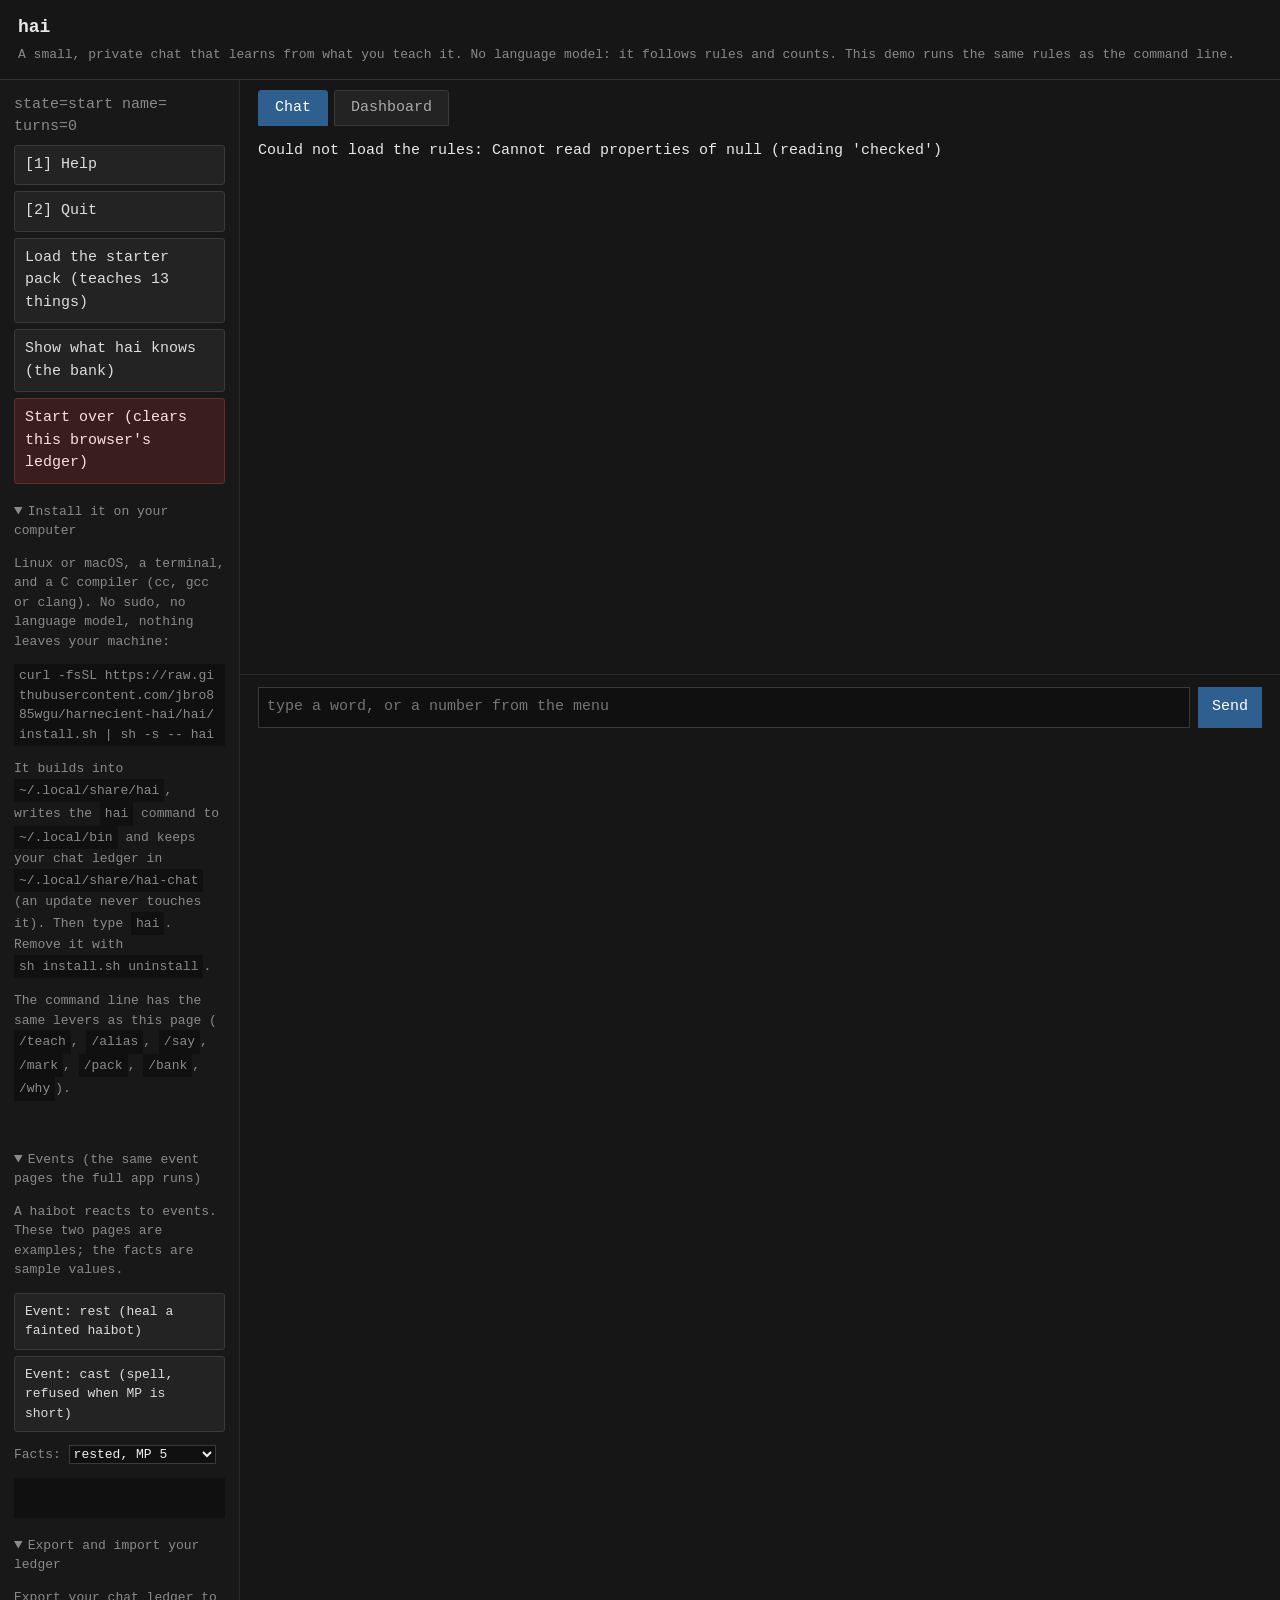
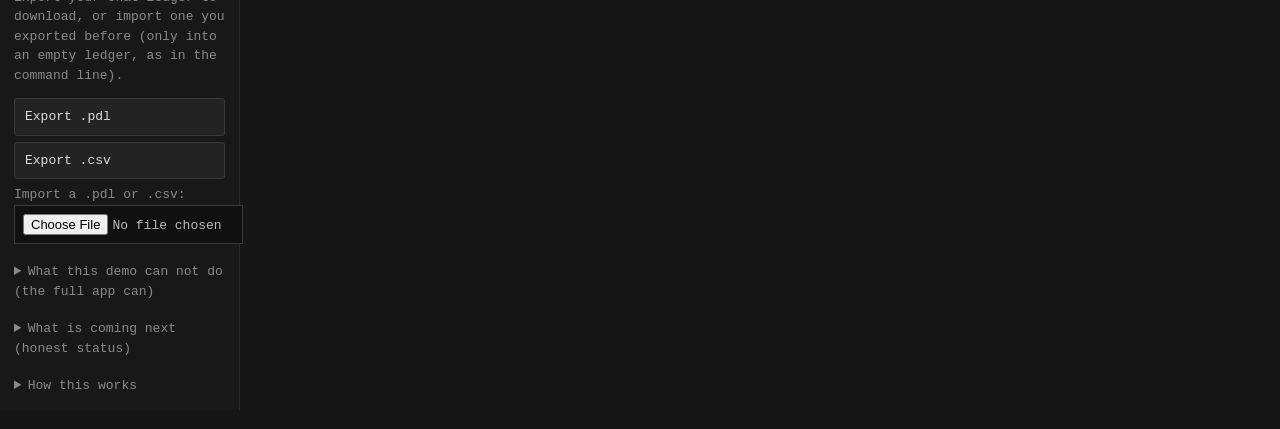
==== commit e85535ab: "web demo: the Dashboard is a tab that replaces the chat; clicking a Trust bar opens that word or mea" ====
--- a/docs/index.html
+++ b/docs/index.html
@@ -46,6 +46,10 @@
   #tip { position: fixed; pointer-events: none; background: #101010; border: 1px solid #3a3a3a; border-radius: 3px; padding: 6px 9px; font-size: 12px; display: none; z-index: 9; max-width: 280px; }
   #tip b { color: var(--text-primary, #f0efec); font-size: 14px; } #tip span { color: #c3c2b7; }
   .tbl { display: none; margin-top: 8px; font-size: 12px; overflow-x: auto; } .tbl table { border-collapse: collapse; } .tbl td, .tbl th { border: 1px solid #2e2e2c; padding: 2px 8px; text-align: left; }
+  .tabs { display: flex; gap: 6px; padding: 10px 18px 0; } .tabs button { background: #232323; color: #aaa; border: 1px solid #3a3a3a; border-radius: 3px 3px 0 0; padding: 6px 16px; font: inherit; cursor: pointer; }
+  .tabs button.on { background: #2f5f8f; color: #fff; border-color: #2f5f8f; } .tabs button:hover { color: #fff; }
+  .back { background: #232323; color: #cfe8ff; border: 1px solid #3a3a3a; padding: 5px 12px; font: inherit; cursor: pointer; margin-bottom: 10px; } .back:hover { background: #2f5f8f; }
+  .hit.click { cursor: pointer; } .kv { font-size: 13px; color: var(--text-secondary); margin: 2px 0; } .kv b { color: var(--text-primary); }
   .empty { color: #8a8a8a; font-size: 13px; padding: 16px 0; }
   @media (max-width: 720px) { main { grid-template-columns: 1fr; } }
 </style>
@@ -121,14 +125,15 @@
     </details>
   </aside>
   <section>
+    <div class="tabs"><button id="tab-chat" class="on" type="button">Chat</button><button id="tab-dash" type="button">Dashboard</button></div>
     <div id="feed" aria-live="polite"></div>
     <form id="say">
       <input id="msg" autocomplete="off" placeholder="type a word, or a number from the menu" aria-label="message">
       <button class="go" type="submit">Send</button>
     </form>
-<div id="dash" class="viz-root" aria-label="dashboard">
-  <h2>Dashboard</h2>
-  <p class="sub">Four charts of this browser's ledger, from the same numbers as <code>hai_chat viz</code>. They fill in as you chat, teach and grade.
+<div id="dash" class="viz-root" aria-label="dashboard" style="display:none">
+  <h2 id="dash-title">Dashboard</h2>
+  <p class="sub" id="dash-sub">Four charts of this browser's ledger, from the same numbers as <code>hai_chat viz</code>. Click a bar in <b>Trust per meaning</b> to open that word or meaning on its own.
     <label><input type="checkbox" id="tbl-toggle"> show as tables</label></p>
   <div class="cards" id="cards"></div>
 </div>
@@ -212,8 +217,9 @@
     var x = (ev.clientX || 0) + 14, y = (ev.clientY || 0) + 14; if (x > window.innerWidth - 300) x = window.innerWidth - 300; tip.style.left = x + "px"; tip.style.top = y + "px";
   }
   function hideTip() { tip.style.display = "none"; }
-  function hit(parent, x, y, w, hgt, value, label) {
-    var r = el("rect", { x: x, y: y, width: w, height: hgt, class: "hit", tabindex: 0, "aria-label": value + ", " + label }, parent);
+  function hit(parent, x, y, w, hgt, value, label, onclick) {
+    var r = el("rect", { x: x, y: y, width: w, height: hgt, class: onclick ? "hit click" : "hit", tabindex: 0, role: onclick ? "button" : "img", "aria-label": value + ", " + label + (onclick ? " (click to open)" : "") }, parent);
+    if (onclick) { r.addEventListener("click", onclick); r.addEventListener("keydown", function (e) { if (e.key === "Enter" || e.key === " ") { e.preventDefault(); onclick(); } }); }
     r.addEventListener("pointermove", function (ev) { showTip(ev, value, label); }); r.addEventListener("pointerleave", hideTip);
     r.addEventListener("focus", function () { var bb = r.getBoundingClientRect(); showTip({ clientX: bb.left, clientY: bb.bottom }, value, label); }); r.addEventListener("blur", hideTip);
   }
@@ -239,20 +245,69 @@
     });
     return o;
   }
-  function lineChart(c, pts, ymax, yfmt, label) {   // pts: [{x, y, tip}]; x are 1..n turn numbers
+  function lineChart(c, pts, ymax, yfmt, label, xname) {
+    xname = xname || "turn";   // pts: [{x, y, tip}]; x are 1..n turn numbers
     var W = 520, H = 190, L = 34, R = 10, T = 10, B = 24, svg = el("svg", { viewBox: "0 0 " + W + " " + H, role: "img", "aria-label": label }, c);
     [0, 0.5, 1].forEach(function (g) { var y = T + (H - T - B) * (1 - g); el("line", { x1: L, x2: W - R, y1: y, y2: y, class: "axis" }, svg); el("text", { x: L - 6, y: y + 4, "text-anchor": "end" }, svg, yfmt(ymax * g)); });
     var n = pts.length, X = function (i) { return n === 1 ? (L + W - R) / 2 : L + (W - L - R) * i / (n - 1); }, Y = function (v) { return T + (H - T - B) * (1 - v / ymax); };
     el("polyline", { points: pts.map(function (p, i) { return X(i) + "," + Y(p.y); }).join(" "), fill: "none", stroke: "var(--series-1)", "stroke-width": 2, "stroke-linejoin": "round" }, svg);
     pts.forEach(function (p, i) { el("circle", { cx: X(i), cy: Y(p.y), r: 4, fill: "var(--series-1)", stroke: "var(--surface-1)", "stroke-width": 2 }, svg); });
     var last = pts[n - 1], ly = Y(last.y) - 9; if (ly < T + 8) ly = Y(last.y) + 18; el("text", { x: Math.min(X(n - 1), W - R - 2), y: ly, "text-anchor": "end", class: "val" }, svg, yfmt(last.y));
-    el("text", { x: L, y: H - 6 }, svg, "turn 1"); el("text", { x: W - R, y: H - 6, "text-anchor": "end" }, svg, "turn " + pts[n - 1].x);
+    el("text", { x: L, y: H - 6 }, svg, xname + " " + pts[0].x); el("text", { x: W - R, y: H - 6, "text-anchor": "end" }, svg, xname + " " + pts[n - 1].x);
     var step = n === 1 ? 40 : (W - L - R) / (n - 1);
     pts.forEach(function (p, i) { hit(svg, X(i) - Math.max(12, step / 2), T, Math.max(24, step), H - T - B, yfmt(p.y), p.tip); });
+  }
+  var detailItem = null, tab = "chat";
+  function setTab(t) {
+    tab = t; var dash = document.getElementById("dash");
+    document.getElementById("tab-chat").className = t === "chat" ? "on" : ""; document.getElementById("tab-dash").className = t === "dash" ? "on" : "";
+    feed.style.display = t === "chat" ? "" : "none"; document.getElementById("say").style.display = t === "chat" ? "" : "none"; dash.style.display = t === "dash" ? "" : "none";
+    if (t === "dash") drawDash();
+  }
+  function openItem(item) { detailItem = item; drawDash(); var d = document.getElementById("dash"); if (d.scrollIntoView) d.scrollIntoView({ block: "start" }); }
+  function drawDetail(host) {
+    var res = HaiEngine.detail(data, ledger(), detailItem), back = document.createElement("button");
+    back.type = "button"; back.className = "back"; back.textContent = "\u2190 back to the overview"; back.addEventListener("click", function () { detailItem = null; drawDash(); });
+    var top = document.createElement("div"); top.style.gridColumn = "1 / -1"; top.appendChild(back); host.appendChild(top);
+    document.getElementById("dash-title").textContent = detailItem.replace(/^concept:/, "").replace(/^taught:/, "");
+    document.getElementById("dash-sub").textContent = detailItem.indexOf("taught:") === 0 ? "a word you taught" : "a built-in meaning";
+    if (res.code) { var g = document.createElement("div"); g.className = "empty"; g.textContent = "That item is gone (it was forgotten)."; host.appendChild(g); return; }
+    var d = { alias: [], say: "", use: [], hist: [], item: null, sum: null };
+    res.text.split("\n").forEach(function (ln) { var f = ln.split("|");
+      if (f[0] === "ITEM") d.item = { kind: f[1], name: f[2], meaning: f[3], extra: f[4], trust: +f[5] };
+      else if (f[0] === "ALIAS") d.alias.push(f[1]); else if (f[0] === "SAY") d.say = f.slice(1).join("|");
+      else if (f[0] === "USE") d.use.push({ n: +f[1], c: +f[2], t: f.slice(3).join("|") });
+      else if (f[0] === "HIST") d.hist.push({ n: +f[1], turn: +f[2], g: +f[3], w: +f[4] });
+      else if (f[0] === "SUM") d.sum = { uses: +f[1], grades: +f[2], r: +f[3], p: +f[4] }; });
+    var c = card("Summary", "what hai knows about it", host);
+    [["trust", d.item.trust.toFixed(2) + (d.item.trust === 0.5 ? " (never graded)" : "")], [d.item.kind === "concept" ? "keywords" : "it means", d.item.meaning],
+     ["used in answers", d.sum.uses + (d.sum.uses === 1 ? " time" : " times")], ["graded", d.sum.grades + (d.sum.grades === 1 ? " time" : " times") + " (reward " + d.sum.r + ", punish " + d.sum.p + ")"]].forEach(function (kv) {
+      var p = document.createElement("div"); p.className = "kv"; var b = document.createElement("b"); b.textContent = kv[0] + ": "; p.appendChild(b); p.appendChild(document.createTextNode(kv[1])); c.appendChild(p); });
+    if (d.item.kind === "taught" && d.item.extra === "1") { var mk = document.createElement("div"); mk.className = "kv"; mk.textContent = "marked: counts more when you say it"; c.appendChild(mk); }
+    if (d.alias.length) { var al = document.createElement("div"); al.className = "kv"; al.textContent = "also triggered by: " + d.alias.join(", "); c.appendChild(al); }
+    if (d.say) { var sy = document.createElement("div"); sy.className = "kv"; sy.textContent = "your answer for it: " + d.say; c.appendChild(sy); }
+    c = card("Trust over time", "after each grade you gave it (1.00 = always good)", host);
+    if (!d.hist.length) { var e1 = document.createElement("div"); e1.className = "empty"; e1.textContent = "Not graded yet, so trust stays at its starting value. Grade a reply that used it."; c.appendChild(e1); }
+    else { lineChart(c, d.hist.map(function (p) { return { x: p.n, y: p.w, tip: "grade " + p.g + " on turn " + p.turn }; }), 1, function (y) { return y.toFixed(2); }, "trust over time", "grade");
+           table(c, ["grade #", "turn", "grade given", "trust after"], d.hist.map(function (p) { return [p.n, p.turn, p.g, p.w.toFixed(2)]; })); }
+    c = card("Where it was used", "the confidence of each answer that used it", host);
+    if (!d.use.length) { var e2 = document.createElement("div"); e2.className = "empty"; e2.textContent = "Never used in an answer yet. Say something that contains it."; c.appendChild(e2); }
+    else {
+      var rows = d.use.slice(-10), W4 = 520, rh = 24, H4 = rows.length * rh + 4, svg4 = el("svg", { viewBox: "0 0 " + W4 + " " + H4, role: "img", "aria-label": "confidence of each answer that used it" }, c), L4 = 70, R4 = 44;
+      rows.forEach(function (u, i) { var y = i * rh + 3, w = (W4 - L4 - R4) * u.c / 100;
+        el("text", { x: L4 - 8, y: y + 13, "text-anchor": "end" }, svg4, "turn " + u.n);
+        el("path", { d: "M" + L4 + "," + y + " h" + Math.max(0, w - 4) + " a4,4 0 0 1 4,4 v8 a4,4 0 0 1 -4,4 h-" + Math.max(0, w - 4) + " z", fill: "var(--series-1)" }, svg4);
+        el("text", { x: L4 + w + 6, y: y + 13, class: "val" }, svg4, u.c + "%");
+        hit(svg4, 0, y - 2, W4, rh, u.c + "%", "turn " + u.n + ": " + u.t); });
+      table(c, ["turn", "confidence %", "what you said"], d.use.map(function (u) { return [u.n, u.c, u.t]; }));
+    }
+    document.querySelectorAll(".tbl").forEach(function (t) { t.style.display = document.getElementById("tbl-toggle").checked ? "block" : "none"; });
   }
   function drawDash() {
     var host = document.getElementById("cards"); host.textContent = "";
     if (!data) return;
+    if (detailItem) { drawDetail(host); return; }
+    document.getElementById("dash-title").textContent = "Dashboard"; document.getElementById("dash-sub").textContent = "Four charts of this browser's ledger. Click a bar in Trust per meaning to open that word or meaning on its own.";
     var l = ledger(), v = parseViz(HaiEngine.viz(data, l)), c;
     c = card("Confidence per turn", "how sure hai was of each answer: matched words / your words x trust", host);
     if (!v.conf.length) { var e0 = document.createElement("div"); e0.className = "empty"; e0.textContent = "No turns yet: say something."; c.appendChild(e0); }
@@ -272,7 +327,7 @@
       el("text", { x: L2 - 8, y: y + 12, "text-anchor": "end" }, svg2, r.id.length > 16 ? r.id.slice(0, 15) + "…" : r.id);
       el("path", { d: "M" + L2 + "," + y + " h" + Math.max(0, w - 4) + " a4,4 0 0 1 4,4 v8 a4,4 0 0 1 -4,4 h-" + Math.max(0, w - 4) + " z", fill: "var(--series-1)" }, svg2);
       el("text", { x: L2 + w + 6, y: y + 12, class: "val" }, svg2, r.w.toFixed(2));
-      hit(svg2, 0, y - 2, W2, rh, r.w.toFixed(2), r.id + ": " + r.r + " reward, " + r.p + " punish");
+      hit(svg2, 0, y - 2, W2, rh, r.w.toFixed(2), r.id + ": " + r.r + " reward, " + r.p + " punish. Click to open it.", (function (id) { return function () { openItem(id.indexOf("taught:") === 0 ? id : "concept:" + id); }; })(r.id));
     });
     table(c, ["meaning", "trust", "reward", "punish"], v.trust.map(function (r) { return [r.id, r.w.toFixed(2), r.r, r.p]; }));
     c = card("Calibration", "stated confidence against how often you graded that answer good (grade replies to fill this in)", host);
@@ -297,6 +352,8 @@
     }
     document.querySelectorAll(".tbl").forEach(function (t) { t.style.display = document.getElementById("tbl-toggle").checked ? "block" : "none"; });
   }
+  document.getElementById("tab-chat").addEventListener("click", function () { setTab("chat"); });
+  document.getElementById("tab-dash").addEventListener("click", function () { detailItem = null; setTab("dash"); });
   document.getElementById("tbl-toggle").addEventListener("change", function () { document.querySelectorAll(".tbl").forEach(function (t) { t.style.display = document.getElementById("tbl-toggle").checked ? "block" : "none"; }); });
 
   document.getElementById("say").addEventListener("submit", function (e) {
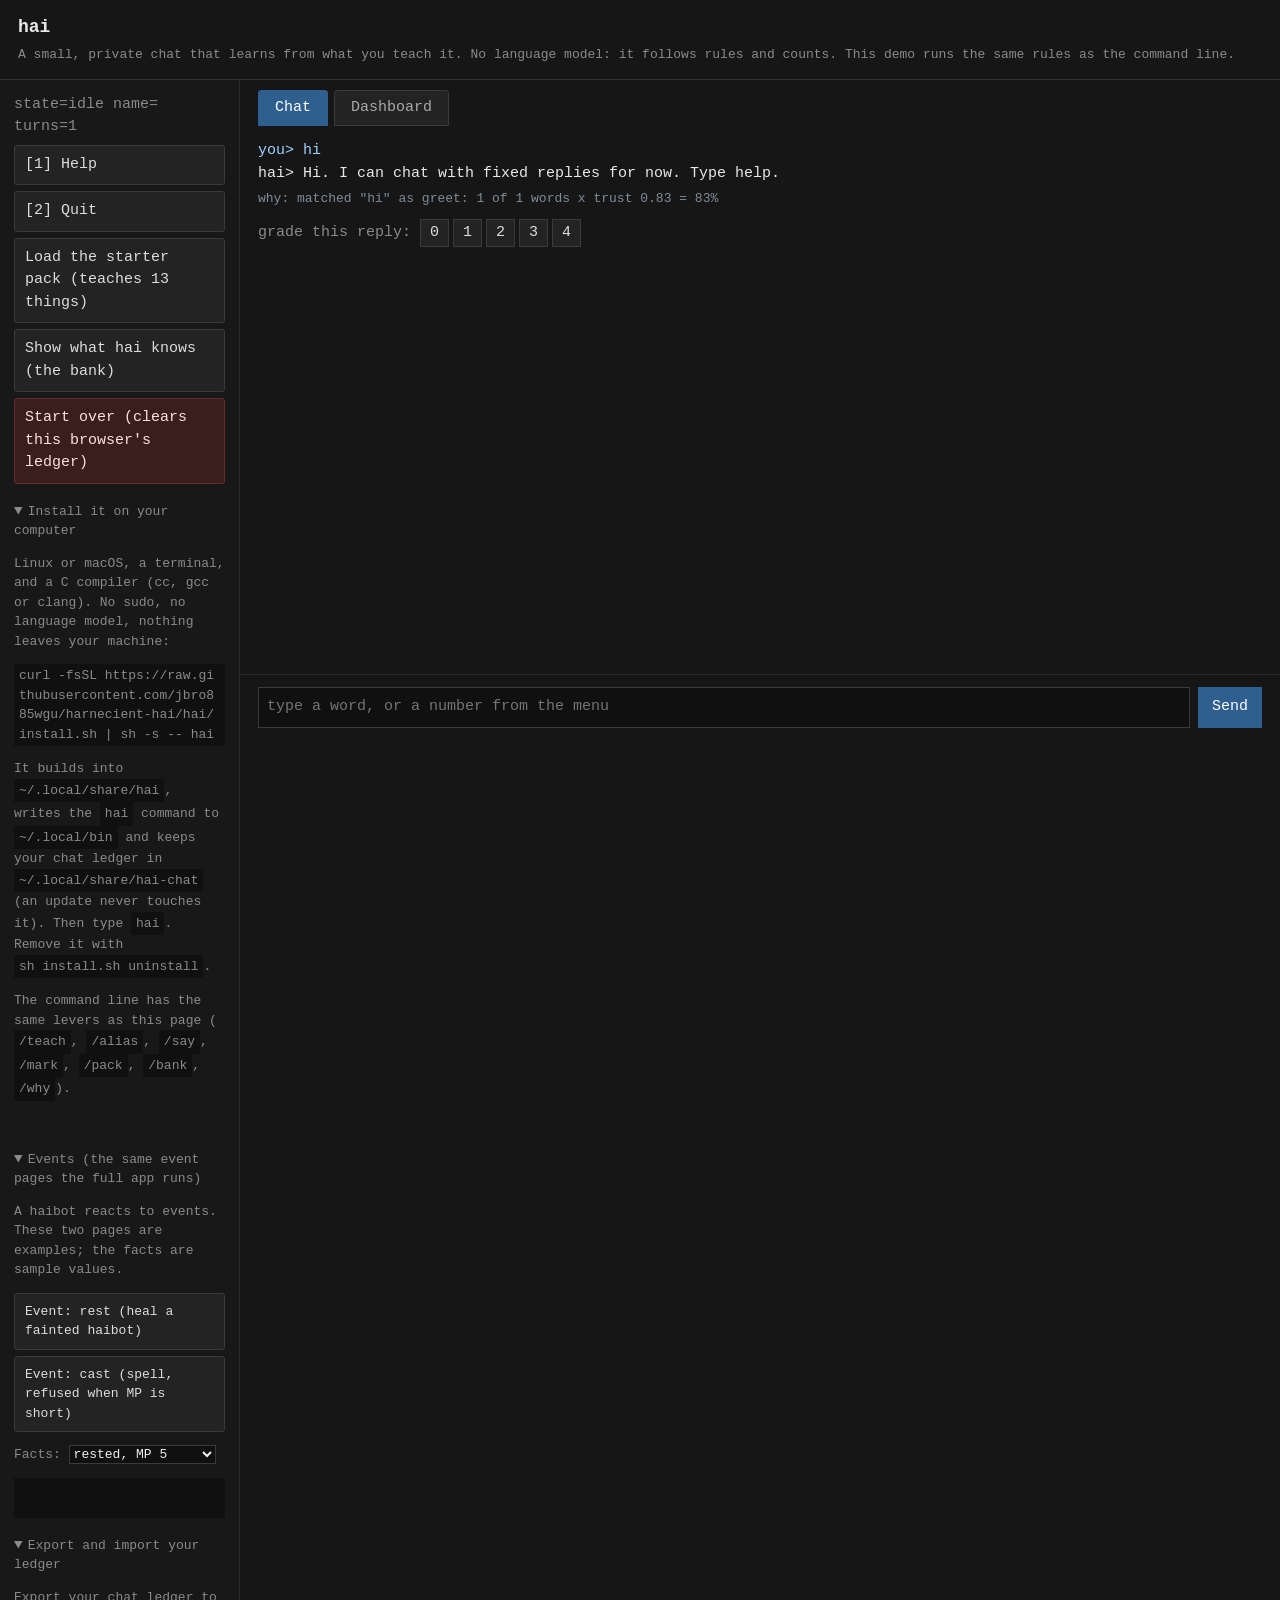
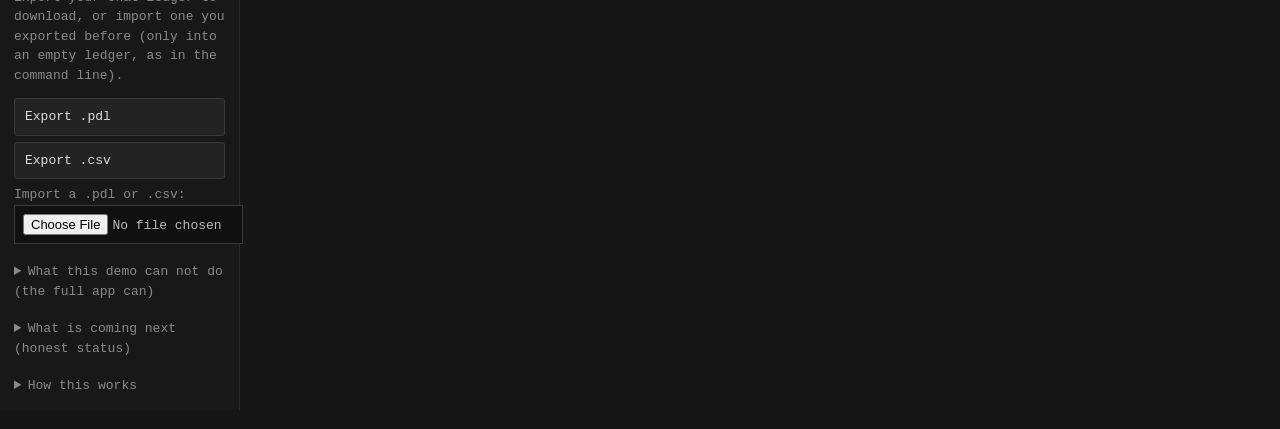
==== commit 28cd4dd0: "fix web demo: rewriting the dashboard subtitle wiped the show-as-tables checkbox, the next redraw cr" ====
--- a/docs/index.html
+++ b/docs/index.html
@@ -133,8 +133,8 @@
     </form>
 <div id="dash" class="viz-root" aria-label="dashboard" style="display:none">
   <h2 id="dash-title">Dashboard</h2>
-  <p class="sub" id="dash-sub">Four charts of this browser's ledger, from the same numbers as <code>hai_chat viz</code>. Click a bar in <b>Trust per meaning</b> to open that word or meaning on its own.
-    <label><input type="checkbox" id="tbl-toggle"> show as tables</label></p>
+  <p class="sub"><span id="dash-sub">Four charts of this browser's ledger, from the same numbers as <code>hai_chat viz</code>. Click a bar in <b>Trust per meaning</b> to open that word or meaning on its own.
+    </span> <label><input type="checkbox" id="tbl-toggle"> show as tables</label></p>
   <div class="cards" id="cards"></div>
 </div>
   </section>
@@ -257,6 +257,7 @@
     var step = n === 1 ? 40 : (W - L - R) / (n - 1);
     pts.forEach(function (p, i) { hit(svg, X(i) - Math.max(12, step / 2), T, Math.max(24, step), H - T - B, yfmt(p.y), p.tip); });
   }
+  function tblOn() { var c = document.getElementById("tbl-toggle"); return !!(c && c.checked); }
   var detailItem = null, tab = "chat";
   function setTab(t) {
     tab = t; var dash = document.getElementById("dash");
@@ -301,7 +302,7 @@
         hit(svg4, 0, y - 2, W4, rh, u.c + "%", "turn " + u.n + ": " + u.t); });
       table(c, ["turn", "confidence %", "what you said"], d.use.map(function (u) { return [u.n, u.c, u.t]; }));
     }
-    document.querySelectorAll(".tbl").forEach(function (t) { t.style.display = document.getElementById("tbl-toggle").checked ? "block" : "none"; });
+    document.querySelectorAll(".tbl").forEach(function (t) { t.style.display = tblOn() ? "block" : "none"; });
   }
   function drawDash() {
     var host = document.getElementById("cards"); host.textContent = "";
@@ -350,11 +351,11 @@
       });
       table(c, ["confidence bin", "answers graded", "graded good", "good rate", "mean stated"], v.cal.map(function (b) { return [b.lo + "-" + b.hi + "%", b.n, b.good, b.rate.toFixed(2), b.mean.toFixed(2)]; }));
     }
-    document.querySelectorAll(".tbl").forEach(function (t) { t.style.display = document.getElementById("tbl-toggle").checked ? "block" : "none"; });
+    document.querySelectorAll(".tbl").forEach(function (t) { t.style.display = tblOn() ? "block" : "none"; });
   }
   document.getElementById("tab-chat").addEventListener("click", function () { setTab("chat"); });
   document.getElementById("tab-dash").addEventListener("click", function () { detailItem = null; setTab("dash"); });
-  document.getElementById("tbl-toggle").addEventListener("change", function () { document.querySelectorAll(".tbl").forEach(function (t) { t.style.display = document.getElementById("tbl-toggle").checked ? "block" : "none"; }); });
+  document.getElementById("tbl-toggle").addEventListener("change", function () { document.querySelectorAll(".tbl").forEach(function (t) { t.style.display = tblOn() ? "block" : "none"; }); });
 
   document.getElementById("say").addEventListener("submit", function (e) {
     e.preventDefault();
